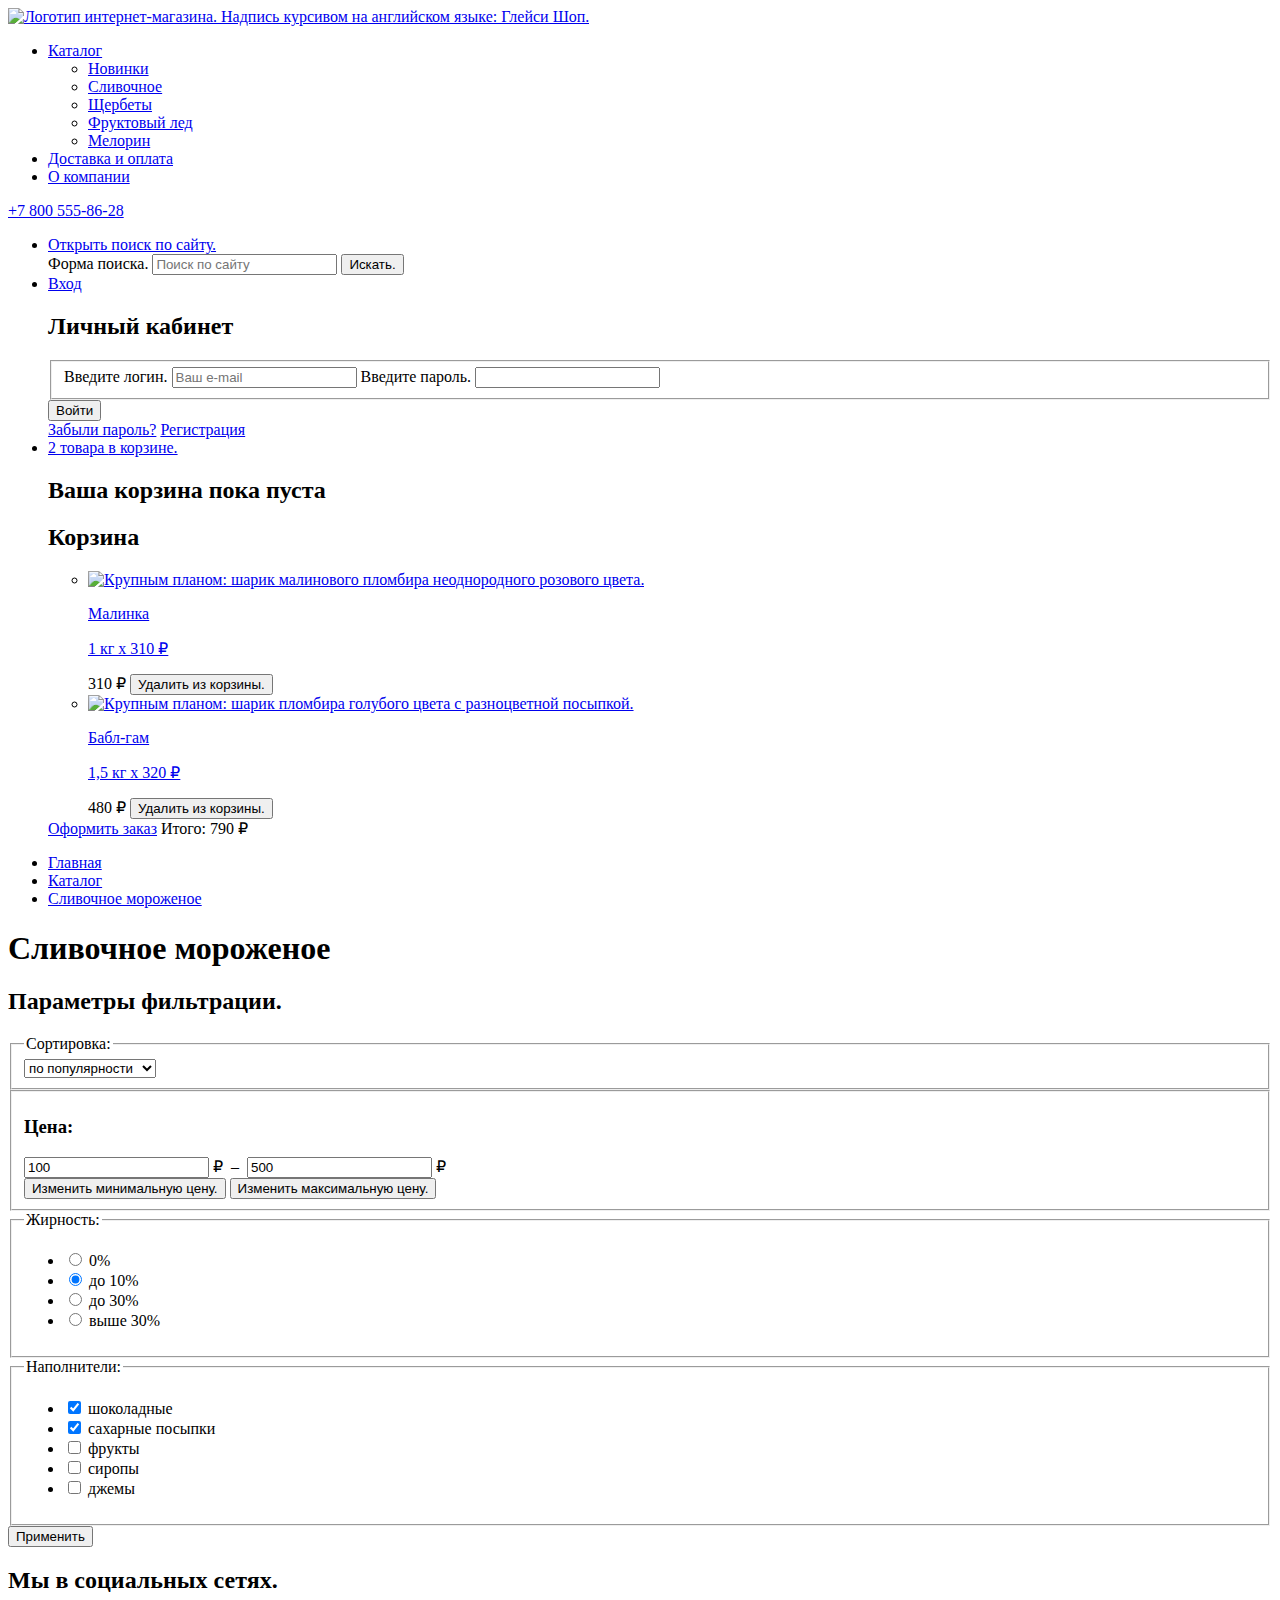
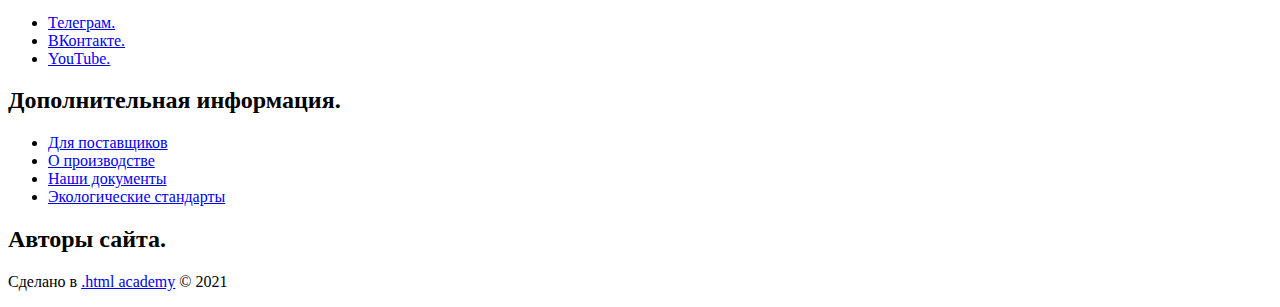
==== catalog.html @ 152e3cd1 "Добавляет разметку блока с фильтрами" ====
<!DOCTYPE html>
<html lang="ru">
  <head>
    <meta charset="utf-8">
    <title>Gllacy Shop - Сливочное мороженое</title>
  </head>

  <body class="page-background-pink">
    <div class="container">
      <header class="header">
        <nav class="navigation">
          <a class="logo nav-logo" href="index.html">
            <img src="#" width="137" height="56" alt="Логотип интернет-магазина. Надпись курсивом на английском языке: Глейси Шоп.">
          </a>

          <ul class="nav-list list-reset">
            <li class="nav-item nav-item-catalog popup">
              <a class="nav-link nav-link-catalog" href="#">Каталог</a>
              <!-- Попап - каталог -->
              <div class="nav-catalog-wrapper">
                <ul class="nav-dropdown list-reset">
                  <li class="nav-dropdown-item">
                    <a class="nav-dropdown-link" href="#">Новинки</a>
                  </li>
                  <li class="nav-dropdown-item">
                    <a class="nav-dropdown-link" href="catalog.html" aria-current="page">Сливочное</a>
                  </li>
                  <li class="nav-dropdown-item">
                    <a class="nav-dropdown-link" href="#">Щербеты</a>
                  </li>
                  <li class="nav-dropdown-item">
                    <a class="nav-dropdown-link" href="#">Фруктовый лед</a>
                  </li>
                  <li class="nav-dropdown-item">
                    <a class="nav-dropdown-link" href="#">Мелорин</a>
                  </li>
                </ul>
              </div>
            </li>
            <li class="nav-item">
              <a class="nav-link" href="#">Доставка и оплата</a>
            </li>
            <li class="nav-item">
              <a class="nav-link" href="#">О компании</a>
            </li>
          </ul>

          <a class="nav-phone" href="tel:+78005558628">+7 800 555-86-28</a>

          <ul class="user-menu list-reset">
            <li class="user-menu-item user-menu-item-search">
              <a class="user-menu-link user-menu-link-search" href="#">
                <span class="visually-hidden">Открыть поиск по сайту.</span>
              </a>
              <!-- Попап - поиск  -->
              <div class="user-menu-search-wrapper">
                <form class="search-form" action="https://echo.htmlacademy.ru/" method="get">
                  <label class="visually-hidden" for="header-search-field">Форма поиска.</label>
                  <input class="search-field input-field" type="search" name="search-field" id="header-search-field" placeholder="Поиск по сайту">
                  <button class="visually-hidden" type="submit">Искать.</button>
                </form>
              </div>
            </li>

            <li class="user-menu-item user-menu-item-login">
              <a class="user-menu-link user-menu-link-login" href="#">
                <span>Вход</span>
              </a>
              <!-- Попап - вход  -->
              <div class="user-menu-login-wrapper">
                <h2 class="login-form-title title title-small">Личный кабинет</h2>
                <form class="login-form" action="https://echo.htmlacademy.ru/" method="get">
                  <fieldset class="login-form-group">
                    <label class="visually-hidden" for="login-email-field">Введите логин.</label>
                    <input class="login-field input-field" type="email" name="login-email-field" id="login-email-field" placeholder="Ваш e-mail" required>
                    <label class="visually-hidden" for="login-password-field">Введите пароль.</label>
                    <input class="login-field input-field" type="password" name="login-password-field" id="login-password-field" required>
                  </fieldset>

                  <button class="login-form-button button button-secondary" type="submit">Войти</button>

                  <div class="login-form-link-wrapper">
                    <a class="login-form-link" href="#">Забыли пароль?</a>
                    <a class="login-form-link" href="#">Регистрация</a>
                  </div>
                </form>
              </div>
            </li>

            <li class="user-menu-item user-menu-item-cart">
              <a class="user-menu-link user-menu-link-search" href="#">
                2 товара <span class="visually-hidden">в корзине.</span>
              </a>
              <!-- Попап - вход  -->
              <div class="user-menu-cart-wrapper">
                <div class="cart-content cart-content-empty">
                  <h2 class="cart-title title title-small">Ваша корзина пока пуста</h2>
                </div>

                <div class="cart-content cart-content-full">
                  <h2 class="cart-title title title-small">Корзина</h2>

                  <ul class="cart-list list-reset">
                    <li class="cart-item">
                      <a class="cart-item-link" href="#">
                        <div class="cart-item-img">
                          <img src="#" width="46" height="46" alt="Крупным планом: шарик малинового пломбира неоднородного розового цвета.">
                        </div>
                        <p class="cart-item-title">Малинка</p>
                        <p class="cart-item-desc">1&nbsp;кг&nbsp;х&nbsp;310&nbsp;₽</p>
                      </a>
                      <span class="cart-item-price">310&nbsp;₽</span>
                      <button class="cart-item-button" type="button">
                        <span class="visually-hidden">Удалить из корзины.</span>
                      </button>
                    </li>
                    <li class="cart-item">
                      <a class="cart-item-link" href="#">
                        <div class="cart-item-img">
                          <img src="#" width="46" height="46" alt="Крупным планом: шарик пломбира голубого цвета с разноцветной посыпкой.">
                        </div>
                        <p class="cart-item-title">Бабл-гам</p>
                        <p class="cart-item-desc">1,5&nbsp;кг&nbsp;х&nbsp;320&nbsp;₽</p>
                      </a>
                      <span class="cart-item-price">480&nbsp;₽</span>
                      <button class="cart-item-button" type="button">
                        <span class="visually-hidden">Удалить из корзины.</span>
                      </button>
                    </li>
                  </ul>

                  <div class="cart-checkout">
                    <a class="cart-button button button-secondary" href="#">Оформить заказ</a>
                    <span class="cart-total">Итого:&nbsp;790&nbsp;₽</span>
                  </div>
                </div>
              </div>
            </li>
          </ul>
        </nav>
      </header>

      <main>
        <header class="catalog-header">
          <ul class="breadcrumbs list-reset">
            <li class="breadcrumbs-item">
              <a class="breadcrumbs-link" href="index.html">Главная</a>
            </li>
            <li class="breadcrumbs-item">
              <a class="breadcrumbs-link" href="#">Каталог</a>
            </li>
            <li class="breadcrumbs-item">
              <a class="breadcrumbs-link breadcrumbs-link-current" href="catalog.html" aria-current="page">Сливочное мороженое</a>
            </li>
          </ul>

          <h1 class="catalog-header-title title">Сливочное мороженое</h1>
        </header>

        <section class="filters">
          <h2 class="visually-hidden">Параметры фильтрации.</h2>

          <form class="filter-form" action="https://echo.htmlacademy.ru/" method="get">
            <fieldset class="filter-group filter-select">
              <legend class="filter-title">Сортировка:</legend>
              <select class="select-control" aria-label="Сортировка">
                <option value="popular" selected>по популярности</option>
                <option value="low-to-high">сначала дешевле</option>
                <option value="high-to-low">сначала дороже</option>
              </select>
            </fieldset>

            <fieldset class="filter-group filter-group-range">
              <div class="filter-range-input-wrapper">
                <h3 class="filter-title">Цена:&nbsp;</h3>
                <label class="filter-range-label">
                  <input class="range-input" type="number" name="range-min" id="range-min" value="100">&nbsp;₽
                </label>
                <span>&nbsp;–&nbsp;</span>
                <label class="filter-range-label">
                  <input class="range-input" type="number" name="range-max" id="range-max" value="500">&nbsp;₽
                </label>
              </div>

              <div class="filter-range">
                <div class="range-scale">
                  <div class="range-bar" style="left: 32px; right: 60px">
                    <button class="range-toggle toggle-min" type="button">
                      <span class="visually-hidden">Изменить минимальную цену.</span>
                    </button>
                    <button class="range-toggle toggle-max" type="button">
                      <span class="visually-hidden">Изменить максимальную цену.</span>
                    </button>
                  </div>
                </div>
              </div>
            </fieldset>

            <fieldset class="filter-group">
              <legend class="filter-title">Жирность:</legend>
              <ul class="filter-list list-reset">
                <li class="filter-item">
                  <label class="control">
                    <input class="control-input" type="radio" name="fat-content" value="0%">
                    <span class="control-label">0%</span>
                  </label>
                </li>
                <li class="filter-item">
                  <label class="control">
                    <input class="control-input" type="radio" name="fat-content" value="до 10%" checked>
                    <span class="control-label">до 10% </span>
                  </label>
                </li>
                <li class="filter-item">
                  <label class="control">
                    <input class="control-input" type="radio" name="fat-content" value="до 30%">
                    <span class="control-label">до 30%</span>
                  </label>
                </li>
                <li class="filter-item">
                  <label class="control">
                    <input class="control-input" type="radio" name="fat-content" value="выше 30%">
                    <span class="control-label">выше 30%</span>
                  </label>
                </li>
              </ul>
            </fieldset>

            <fieldset class="filter-group">
              <legend class="filter-title">Наполнители:</legend>
              <ul class="filter-list list-reset">
                <li class="filter-item">
                  <label class="control">
                    <input class="control-input" type="checkbox" name="topping-chocolate" checked>
                    <span class="control-label">шоколадные</span>
                  </label>
                </li>
                <li class="filter-item">
                  <label class="control">
                    <input class="control-input" type="checkbox" name="topping-sprinkles" checked>
                    <span class="control-label">сахарные посыпки</span>
                  </label>
                </li>
                <li class="filter-item">
                  <label class="control">
                    <input class="control-input" type="checkbox" name="topping-fruit">
                    <span class="control-label">фрукты</span>
                  </label>
                </li>
                <li class="filter-item">
                  <label class="control">
                    <input class="control-input" type="checkbox" name="topping-syrup">
                    <span class="control-label">сиропы</span>
                  </label>
                </li>
                <li class="filter-item">
                  <label class="control">
                    <input class="control-input" type="checkbox" name="topping-jam">
                    <span class="control-label">джемы</span>
                  </label>
                </li>
              </ul>
            </fieldset>

            <button class="filter-button button" type="submit">Применить</button>
          </form>
        </section>
      </main>

      <footer class="footer">
        <section>
          <h2 class="visually-hidden">Мы в социальных сетях.</h2>
          <ul class="footer-socials socials list-reset">
            <li class="socials-item">
              <a class="socials-link" href="https://t.me/htmlacademy">
                <span class="visually-hidden">Телеграм.</span>
              </a>
            </li>
            <li class="socials-item">
              <a class="socials-link" href="https://vk.com/htmlacademy">
                <span class="visually-hidden">ВКонтакте.</span>
              </a>
            </li>
            <li class="socials-item">
              <a class="socials-link" href="https://www.youtube.com/user/htmlacademyru">
                <span class="visually-hidden" lang="en">YouTube.</span>
              </a>
            </li>
          </ul>
        </section>

        <section>
          <h2 class="visually-hidden">Дополнительная информация.</h2>
          <ul class="footer-nav list-reset">
            <li class="footer-nav-item">
              <a class="footer-nav-link footer-nav-link-special" href="#">Для поставщиков</a>
            </li>
            <li class="footer-nav-item">
              <a class="footer-nav-link" href="#">О производстве</a>
            </li>
            <li class="footer-nav-item">
              <a class="footer-nav-link" href="#">Наши документы</a>
            </li>
            <li class="footer-nav-item">
              <a class="footer-nav-link" href="#">Экологические стандарты</a>
            </li>
          </ul>
        </section>

        <section>
          <h2 class="visually-hidden">Авторы сайта.</h2>
          <a class="madeby-logo" href="https://htmlacademy.ru/" target="_blank" aria-label="Логотип HTMLAcademy."></a>
          <p class="madeby-desc">Сделано в <a class="madeby-link" href="https://htmlacademy.ru/">.html academy</a> &#169; 2021</p>
        </section>
      </footer>
    </div>
  </body>
</html>
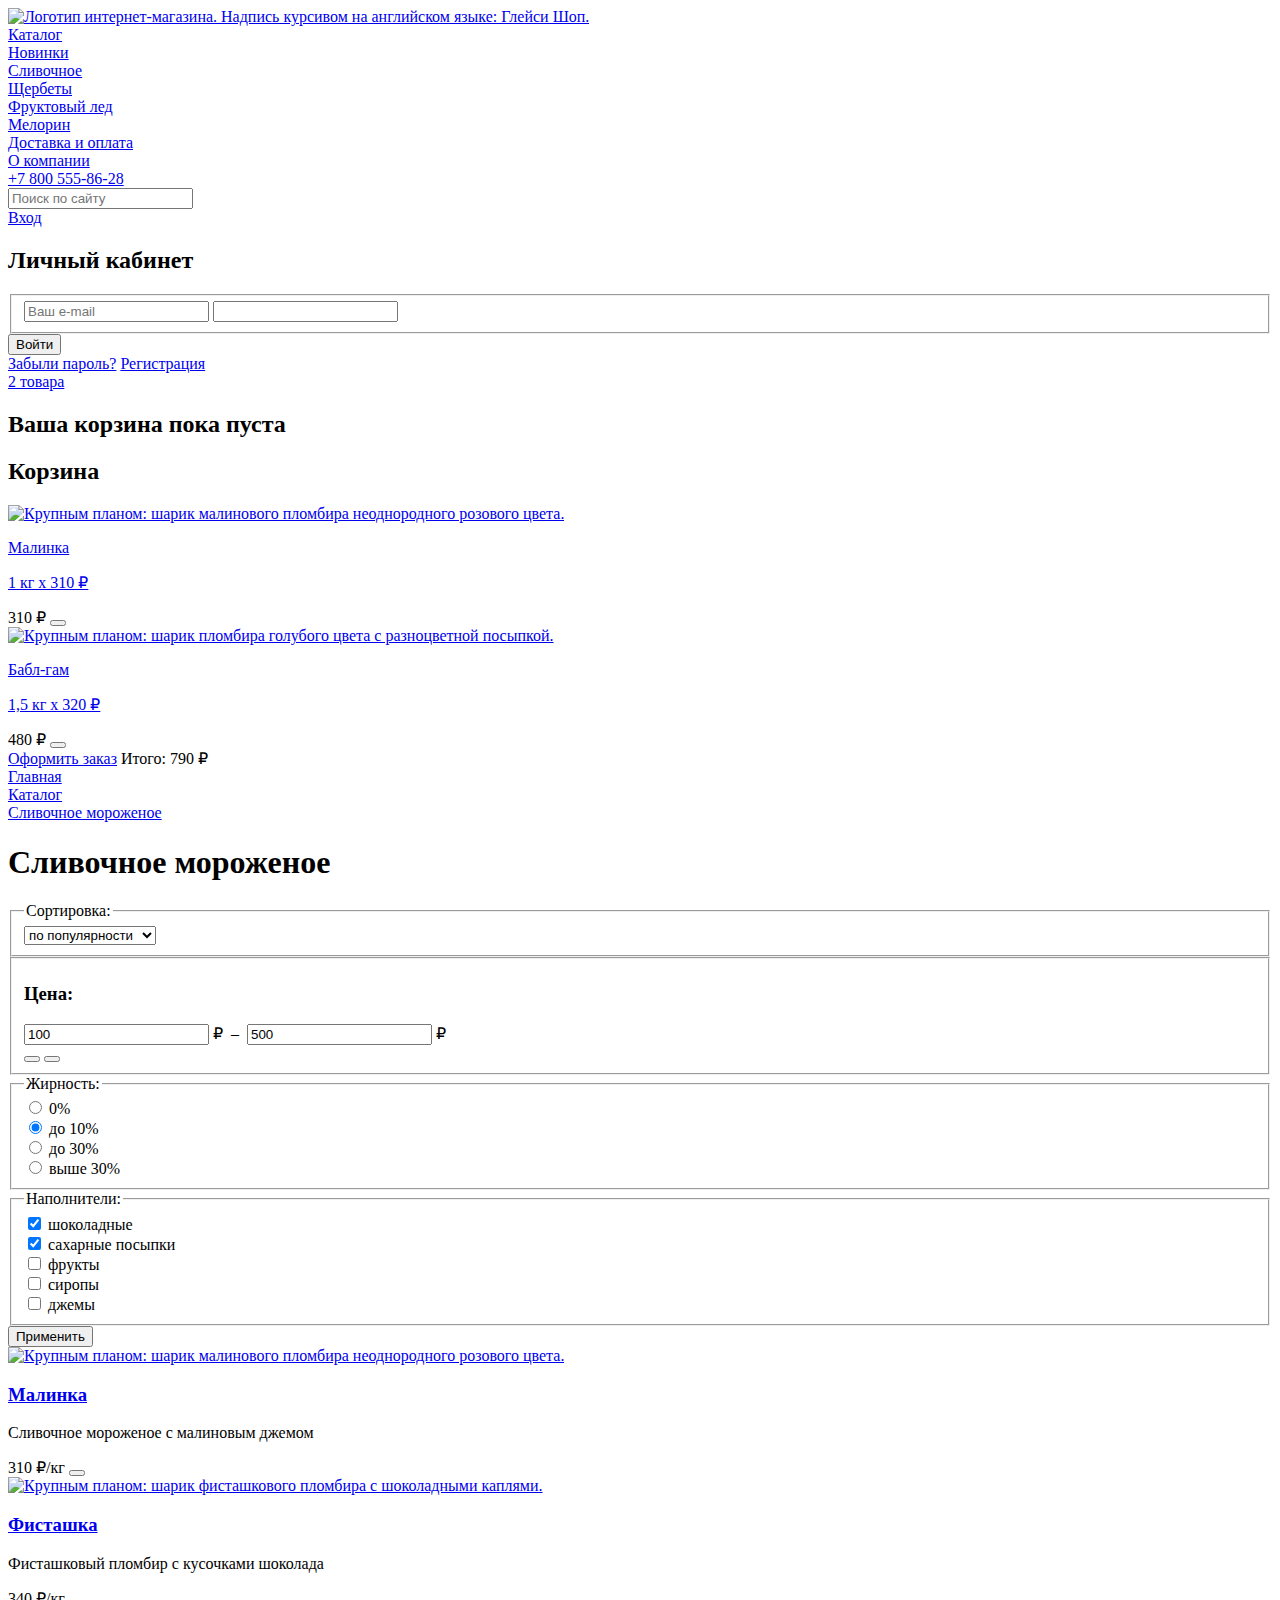
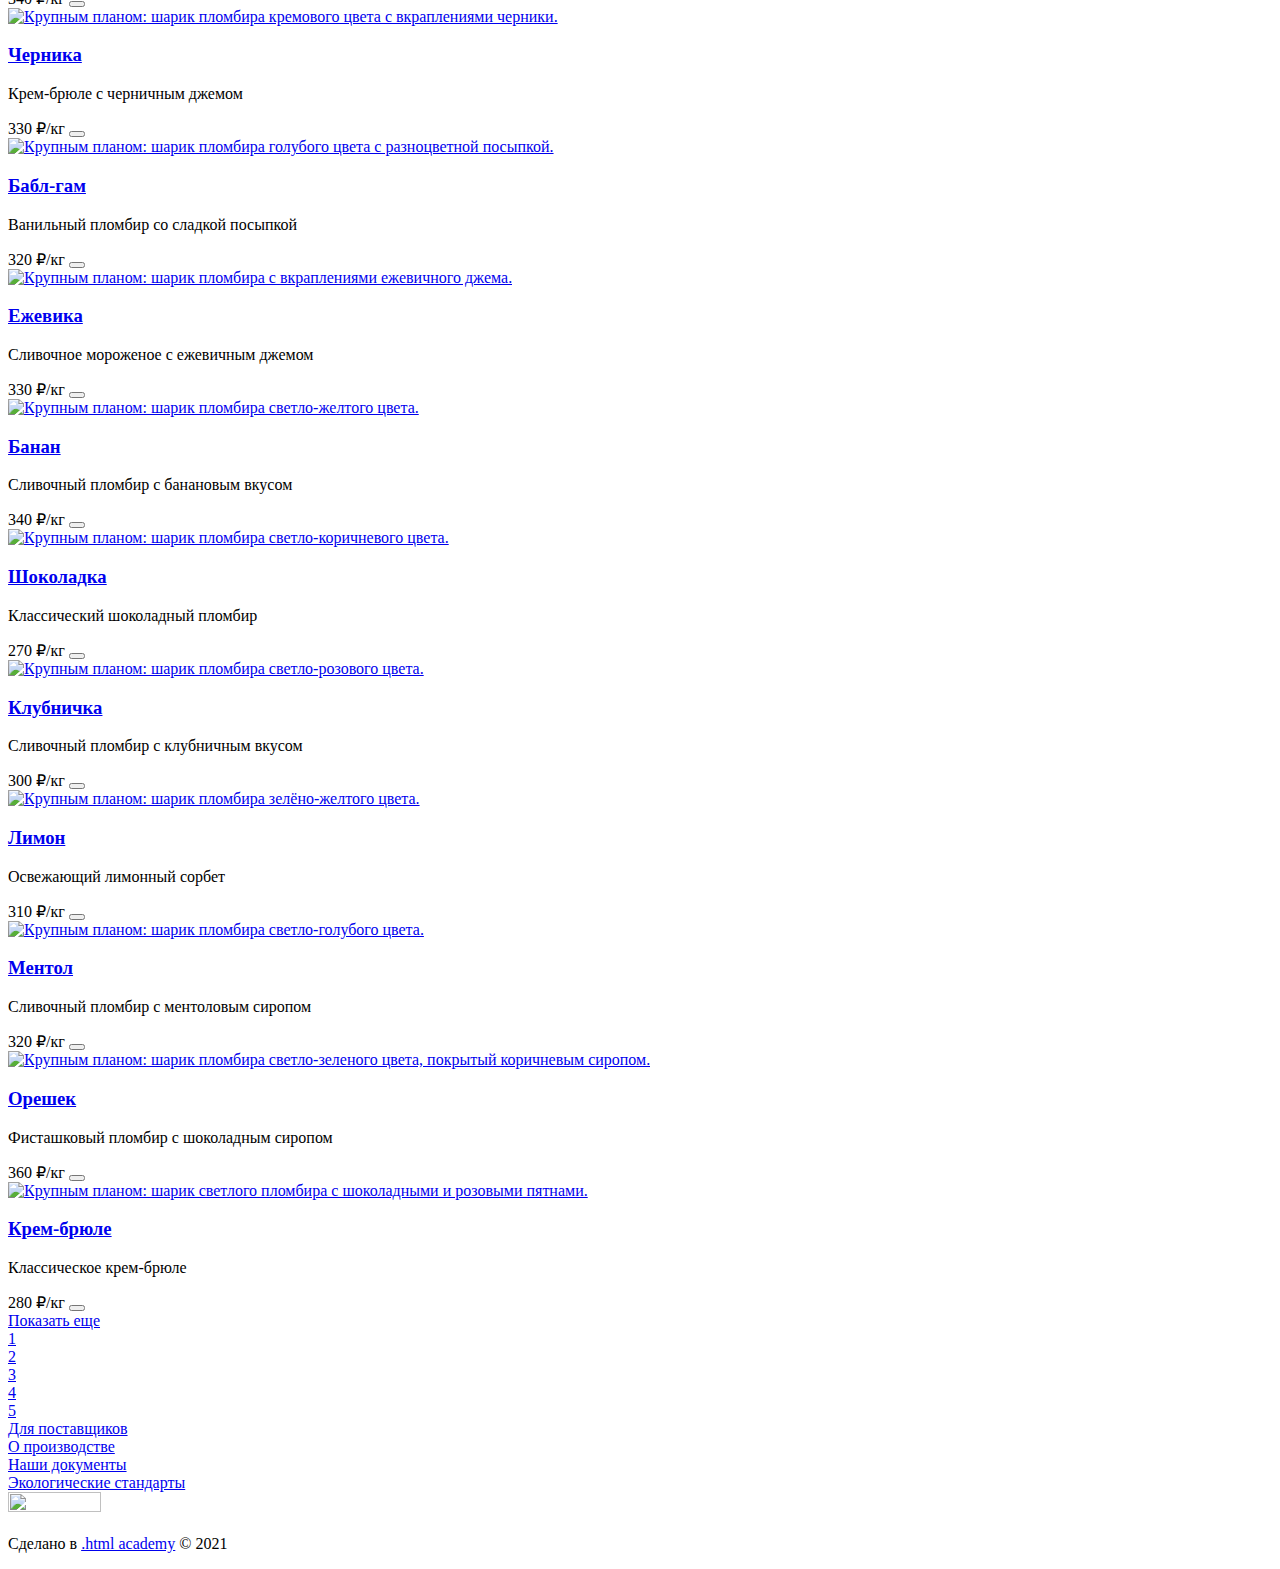
==== commit fe566cb1: "Подключает стилевой файл" ====
--- a/catalog.html
+++ b/catalog.html
@@ -3,6 +3,9 @@
   <head>
     <meta charset="utf-8">
     <title>Gllacy Shop - Сливочное мороженое</title>
+    <link rel="stylesheet" href="styles/styles.css">
+    <link rel="icon" href="favicon.ico">
+    <link rel="icon" type="image/png" href="images/favicon.png">
   </head>
 
   <body class="page-background-pink">
@@ -10,7 +13,7 @@
       <header class="header">
         <nav class="navigation">
           <a class="logo nav-logo" href="index.html">
-            <img src="#" width="137" height="56" alt="Логотип интернет-магазина. Надпись курсивом на английском языке: Глейси Шоп.">
+            <img src="images/logo.svg" width="137" height="56" alt="Логотип интернет-магазина. Надпись курсивом на английском языке: Глейси Шоп.">
           </a>
 
           <ul class="nav-list list-reset">
@@ -104,7 +107,7 @@
                     <li class="cart-item">
                       <a class="cart-item-link" href="#">
                         <div class="cart-item-img">
-                          <img src="#" width="46" height="46" alt="Крупным планом: шарик малинового пломбира неоднородного розового цвета.">
+                          <img src="images/products/raspberry.png" width="46" height="46" alt="Крупным планом: шарик малинового пломбира неоднородного розового цвета.">
                         </div>
                         <p class="cart-item-title">Малинка</p>
                         <p class="cart-item-desc">1&nbsp;кг&nbsp;х&nbsp;310&nbsp;₽</p>
@@ -117,7 +120,7 @@
                     <li class="cart-item">
                       <a class="cart-item-link" href="#">
                         <div class="cart-item-img">
-                          <img src="#" width="46" height="46" alt="Крупным планом: шарик пломбира голубого цвета с разноцветной посыпкой.">
+                          <img src="images/products/bubble-gum.png" width="46" height="46" alt="Крупным планом: шарик пломбира голубого цвета с разноцветной посыпкой.">
                         </div>
                         <p class="cart-item-title">Бабл-гам</p>
                         <p class="cart-item-desc">1,5&nbsp;кг&nbsp;х&nbsp;320&nbsp;₽</p>
@@ -140,7 +143,7 @@
         </nav>
       </header>
 
-      <main>
+      <main class="main">
         <header class="catalog-header">
           <ul class="breadcrumbs list-reset">
             <li class="breadcrumbs-item">
@@ -265,6 +268,220 @@
             <button class="filter-button button" type="submit">Применить</button>
           </form>
         </section>
+
+        <section class="catalog">
+          <h2 class="visually-hidden">Результат фильтрации.</h2>
+          <ul class="product-card-list list-reset">
+            <li class="product-card">
+              <a class="product-card-img" href="#">
+                <img src="images/products/raspberry.png" width="168" height="168" alt="Крупным планом: шарик малинового пломбира неоднородного розового цвета.">
+              </a>
+              <a class="product-card-link" href="#">
+                <h3 class="product-card-title">Малинка</h3>
+              </a>
+              <p class="product-card-desc desc">Сливочное мороженое с малиновым джемом</p>
+              <span class="product-card-price">310&nbsp;₽/кг</span>
+              <button class="product-card-button" type="button">
+                <span class="product-card-button-cart"></span>
+                <span class="visually-hidden">Добавить в корзину.</span>
+              </button>
+            </li>
+
+            <li class="product-card">
+              <a class="product-card-img" href="#">
+                <img src="images/products/pistachio.png" width="168" height="168" alt="Крупным планом: шарик фисташкового пломбира с шоколадными каплями.">
+              </a>
+              <a class="product-card-link" href="#">
+                <h3 class="product-card-title">Фисташка</h3>
+              </a>
+              <p class="product-card-desc desc">Фисташковый пломбир с кусочками шоколада</p>
+              <span class="product-card-price">340&nbsp;₽/кг</span>
+              <button class="product-card-button" type="button">
+                <span class="product-card-button-cart"></span>
+                <span class="visually-hidden">Добавить в корзину.</span>
+              </button>
+            </li>
+
+            <li class="product-card">
+              <a class="product-card-img" href="#">
+                <img src="images/products/blueberry.png" width="168" height="168" alt="Крупным планом: шарик пломбира кремового цвета с вкраплениями черники.">
+              </a>
+              <a class="product-card-link" href="#">
+                <h3 class="product-card-title">Черника</h3>
+              </a>
+              <p class="product-card-desc desc">Крем-брюле с черничным джемом</p>
+              <span class="product-card-price">330&nbsp;₽/кг</span>
+              <button class="product-card-button" type="button">
+                <span class="product-card-button-cart"></span>
+                <span class="visually-hidden">Добавить в корзину.</span>
+              </button>
+            </li>
+
+            <li class="product-card">
+              <a class="product-card-img" href="#">
+                <img src="images/products/bubble-gum.png" width="168" height="168" alt="Крупным планом: шарик пломбира голубого цвета с разноцветной посыпкой.">
+              </a>
+              <a class="product-card-link" href="#">
+                <h3 class="product-card-title">Бабл-гам</h3>
+              </a>
+              <p class="product-card-desc desc">Ванильный пломбир со сладкой посыпкой</p>
+              <span class="product-card-price">320&nbsp;₽/кг</span>
+              <button class="product-card-button" type="button">
+                <span class="product-card-button-cart"></span>
+                <span class="visually-hidden">Добавить в корзину.</span>
+              </button>
+            </li>
+
+            <li class="product-card">
+              <a class="product-card-img" href="#">
+                <img src="images/products/blackberry.png" width="168" height="168" alt="Крупным планом: шарик пломбира c вкраплениями ежевичного джема.">
+              </a>
+              <a class="product-card-link" href="#">
+                <h3 class="product-card-title">Ежевика</h3>
+              </a>
+              <p class="product-card-desc desc">Сливочное мороженое с ежевичным джемом</p>
+              <span class="product-card-price">330&nbsp;₽/кг</span>
+              <button class="product-card-button" type="button">
+                <span class="product-card-button-cart"></span>
+                <span class="visually-hidden">Добавить в корзину.</span>
+              </button>
+            </li>
+
+            <li class="product-card">
+              <a class="product-card-img" href="#">
+                <img src="images/products/banana.png" width="168" height="168" alt="Крупным планом: шарик пломбира светло-желтого цвета.">
+              </a>
+              <a class="product-card-link" href="#">
+                <h3 class="product-card-title">Банан</h3>
+              </a>
+              <p class="product-card-desc desc">Сливочный пломбир с банановым вкусом</p>
+              <span class="product-card-price">340&nbsp;₽/кг</span>
+              <button class="product-card-button" type="button">
+                <span class="product-card-button-cart"></span>
+                <span class="visually-hidden">Добавить в корзину.</span>
+              </button>
+            </li>
+
+            <li class="product-card">
+              <a class="product-card-img" href="#">
+                <img src="images/products/chocolate.png" width="168" height="168" alt="Крупным планом: шарик пломбира светло-коричневого цвета.">
+              </a>
+              <a class="product-card-link" href="#">
+                <h3 class="product-card-title">Шоколадка</h3>
+              </a>
+              <p class="product-card-desc desc">Классический шоколадный пломбир</p>
+              <span class="product-card-price">270&nbsp;₽/кг</span>
+              <button class="product-card-button" type="button">
+                <span class="product-card-button-cart"></span>
+                <span class="visually-hidden">Добавить в корзину.</span>
+              </button>
+            </li>
+
+            <li class="product-card">
+              <a class="product-card-img" href="#">
+                <img src="images/products/strawberry.png" width="168" height="168" alt="Крупным планом: шарик пломбира светло-розового цвета.">
+              </a>
+              <a class="product-card-link" href="#">
+                <h3 class="product-card-title">Клубничка</h3>
+              </a>
+              <p class="product-card-desc desc">Сливочный пломбир с клубничным вкусом</p>
+              <span class="product-card-price">300&nbsp;₽/кг</span>
+              <button class="product-card-button" type="button">
+                <span class="product-card-button-cart"></span>
+                <span class="visually-hidden">Добавить в корзину.</span>
+              </button>
+            </li>
+
+            <li class="product-card">
+              <a class="product-card-img" href="#">
+                <img src="images/products/lemon.png" width="168" height="168" alt="Крупным планом: шарик пломбира зелёно-желтого цвета.">
+              </a>
+              <a class="product-card-link" href="#">
+                <h3 class="product-card-title">Лимон</h3>
+              </a>
+              <p class="product-card-desc desc">Освежающий лимонный сорбет</p>
+              <span class="product-card-price">310&nbsp;₽/кг</span>
+              <button class="product-card-button" type="button">
+                <span class="product-card-button-cart"></span>
+                <span class="visually-hidden">Добавить в корзину.</span>
+              </button>
+            </li>
+
+            <li class="product-card">
+              <a class="product-card-img" href="#">
+                <img src="images/products/menthol.png" width="168" height="168" alt="Крупным планом: шарик пломбира светло-голубого цвета.">
+              </a>
+              <a class="product-card-link" href="#">
+                <h3 class="product-card-title">Ментол</h3>
+              </a>
+              <p class="product-card-desc desc">Сливочный пломбир с ментоловым сиропом</p>
+              <span class="product-card-price">320&nbsp;₽/кг</span>
+              <button class="product-card-button" type="button">
+                <span class="product-card-button-cart"></span>
+                <span class="visually-hidden">Добавить в корзину.</span>
+              </button>
+            </li>
+
+            <li class="product-card">
+              <a class="product-card-img" href="#">
+                <img src="images/products/pistachio-choc-syrup.png" width="168" height="168" alt="Крупным планом: шарик пломбира светло-зеленого цвета, покрытый коричневым сиропом.">
+              </a>
+              <a class="product-card-link" href="#">
+                <h3 class="product-card-title">Орешек</h3>
+              </a>
+              <p class="product-card-desc desc">Фисташковый пломбир с шоколадным сиропом</p>
+              <span class="product-card-price">360&nbsp;₽/кг</span>
+              <button class="product-card-button" type="button">
+                <span class="product-card-button-cart"></span>
+                <span class="visually-hidden">Добавить в корзину.</span>
+              </button>
+            </li>
+
+            <li class="product-card">
+              <a class="product-card-img" href="#">
+                <img src="images/products/brulee.png" width="168" height="168" alt="Крупным планом: шарик светлого пломбира с шоколадными и розовыми пятнами.">
+              </a>
+              <a class="product-card-link" href="#">
+                <h3 class="product-card-title">Крем-брюле</h3>
+              </a>
+              <p class="product-card-desc desc">Классическое крем-брюле </p>
+              <span class="product-card-price">280&nbsp;₽/кг</span>
+              <button class="product-card-button" type="button">
+                <span class="product-card-button-cart"></span>
+                <span class="visually-hidden">Добавить в корзину.</span>
+              </button>
+            </li>
+          </ul>
+
+          <div class="catalog-row">
+            <a class="catalog-button button" href="#">Показать еще</a>
+            <div class="pagination">
+              <a class="pagination-button pagination-button-prev pagination-button-disabled" href="#">
+                <span class="visually-hidden">Предыдущая страница.</span>
+              </a>
+              <ol class="pagination-list list-reset">
+                <li class="pagination-item">
+                  <a class="pagination-link pagination-link-current" href="#" aria-current="page">1</a>
+                </li>
+                <li class="pagination-item">
+                  <a class="pagination-link" href="#">2</a>
+                </li>
+                <li class="pagination-item">
+                  <a class="pagination-link" href="#">3</a>
+                </li>
+                <li class="pagination-item">
+                  <a class="pagination-link" href="#">4</a>
+                </li>
+                <li class="pagination-item">
+                  <a class="pagination-link" href="#">5</a>
+                </li>
+              </ol>
+              <a class="pagination-button pagination-button-next" href="#">
+                <span class="visually-hidden">Следующая страница.</span>
+              </a>
+            </div>
+          </div>
+        </section>
       </main>
 
       <footer class="footer">
@@ -309,7 +526,9 @@
 
         <section>
           <h2 class="visually-hidden">Авторы сайта.</h2>
-          <a class="madeby-logo" href="https://htmlacademy.ru/" target="_blank" aria-label="Логотип HTMLAcademy."></a>
+          <a class="madeby-logo" href="https://htmlacademy.ru/" target="_blank" aria-label="Логотип HTMLAcademy.">
+            <img src="images/madeby-logo.svg" width="93" height="27" alt="">
+          </a>
           <p class="madeby-desc">Сделано в <a class="madeby-link" href="https://htmlacademy.ru/">.html academy</a> &#169; 2021</p>
         </section>
       </footer>
--- a/styles/styles.css
+++ b/styles/styles.css
@@ -0,0 +1,30 @@
+*,
+*::before,
+*::after {
+  box-sizing: border-box;
+}
+
+img {
+  max-width: 100%;
+  height: auto;
+
+  object-fit: cover;
+}
+
+.visually-hidden {
+  position: absolute;
+  width: 1px;
+  height: 1px;
+  margin: -1px;
+  padding: 0;
+  border: 0;
+  clip: rect(0 0 0 0);
+  overflow: hidden;
+}
+
+.list-reset {
+  margin: 0;
+  padding: 0;
+  list-style: none;
+}
+
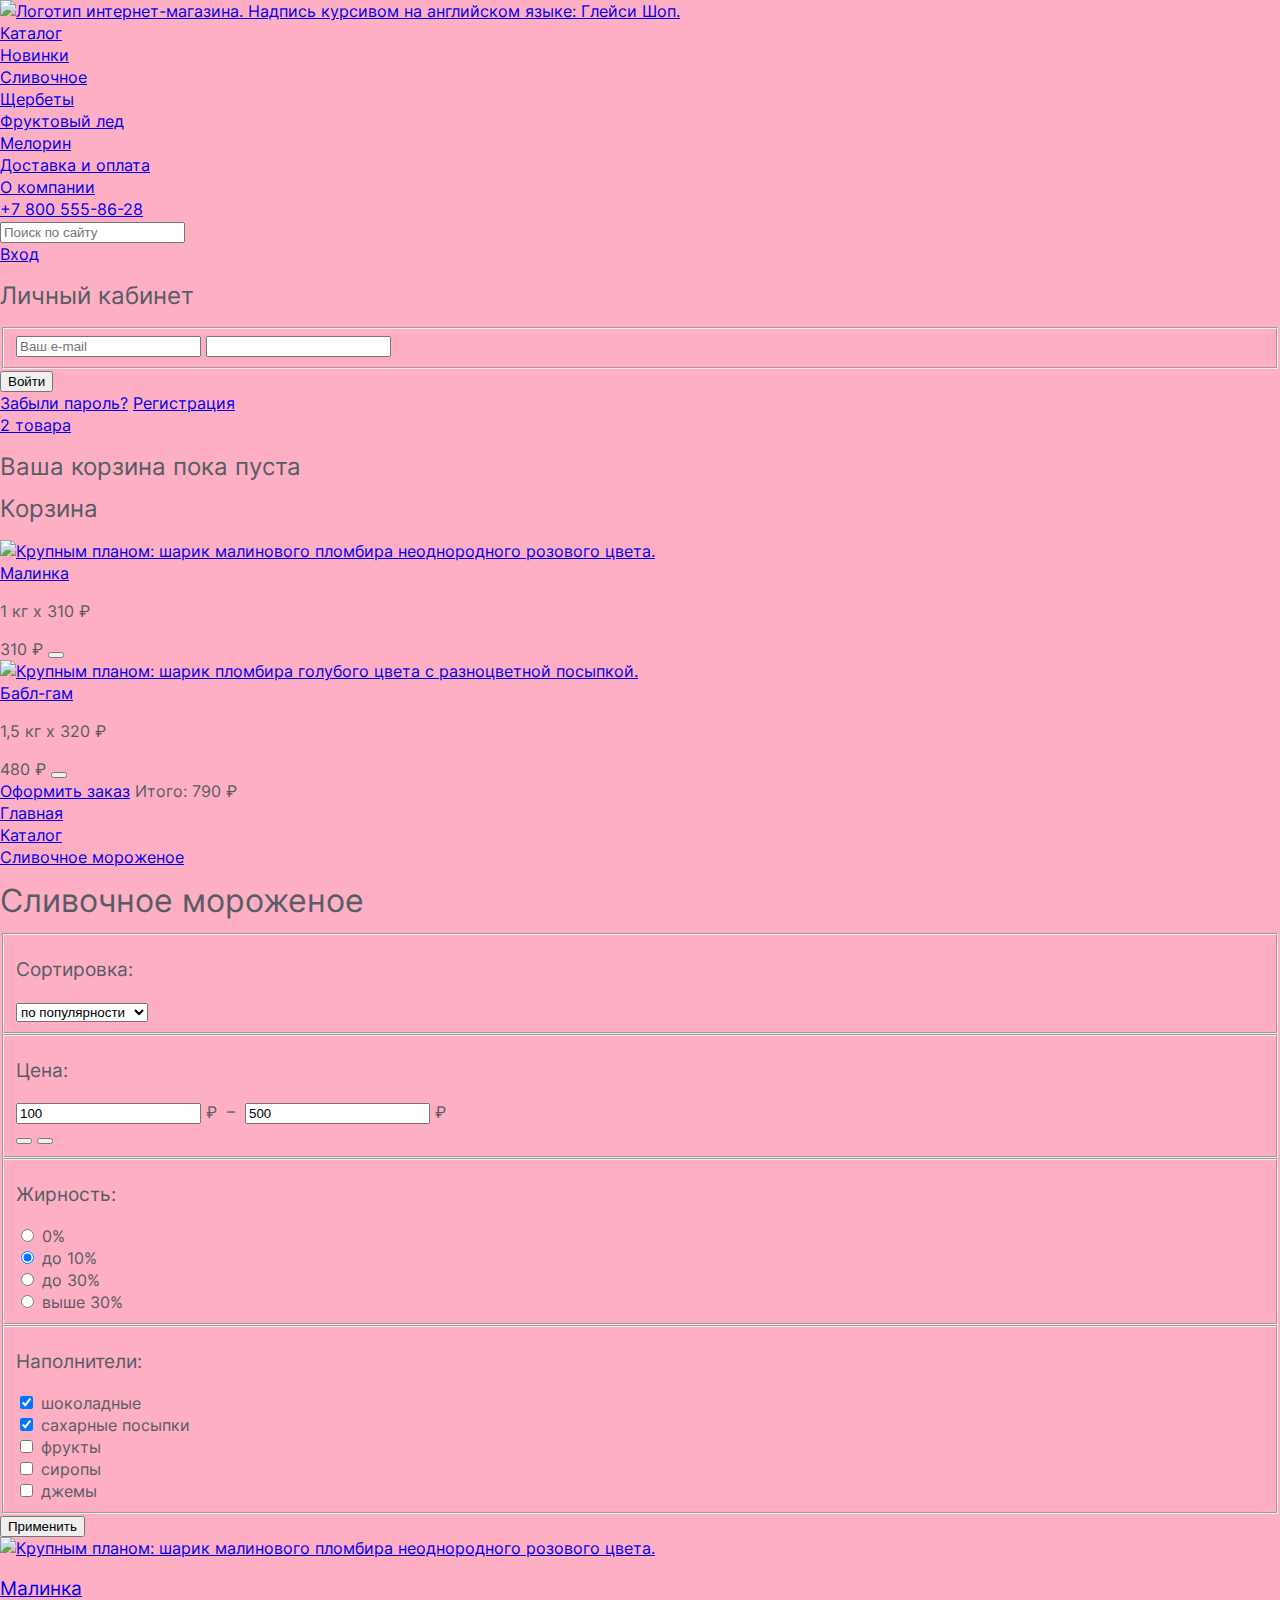
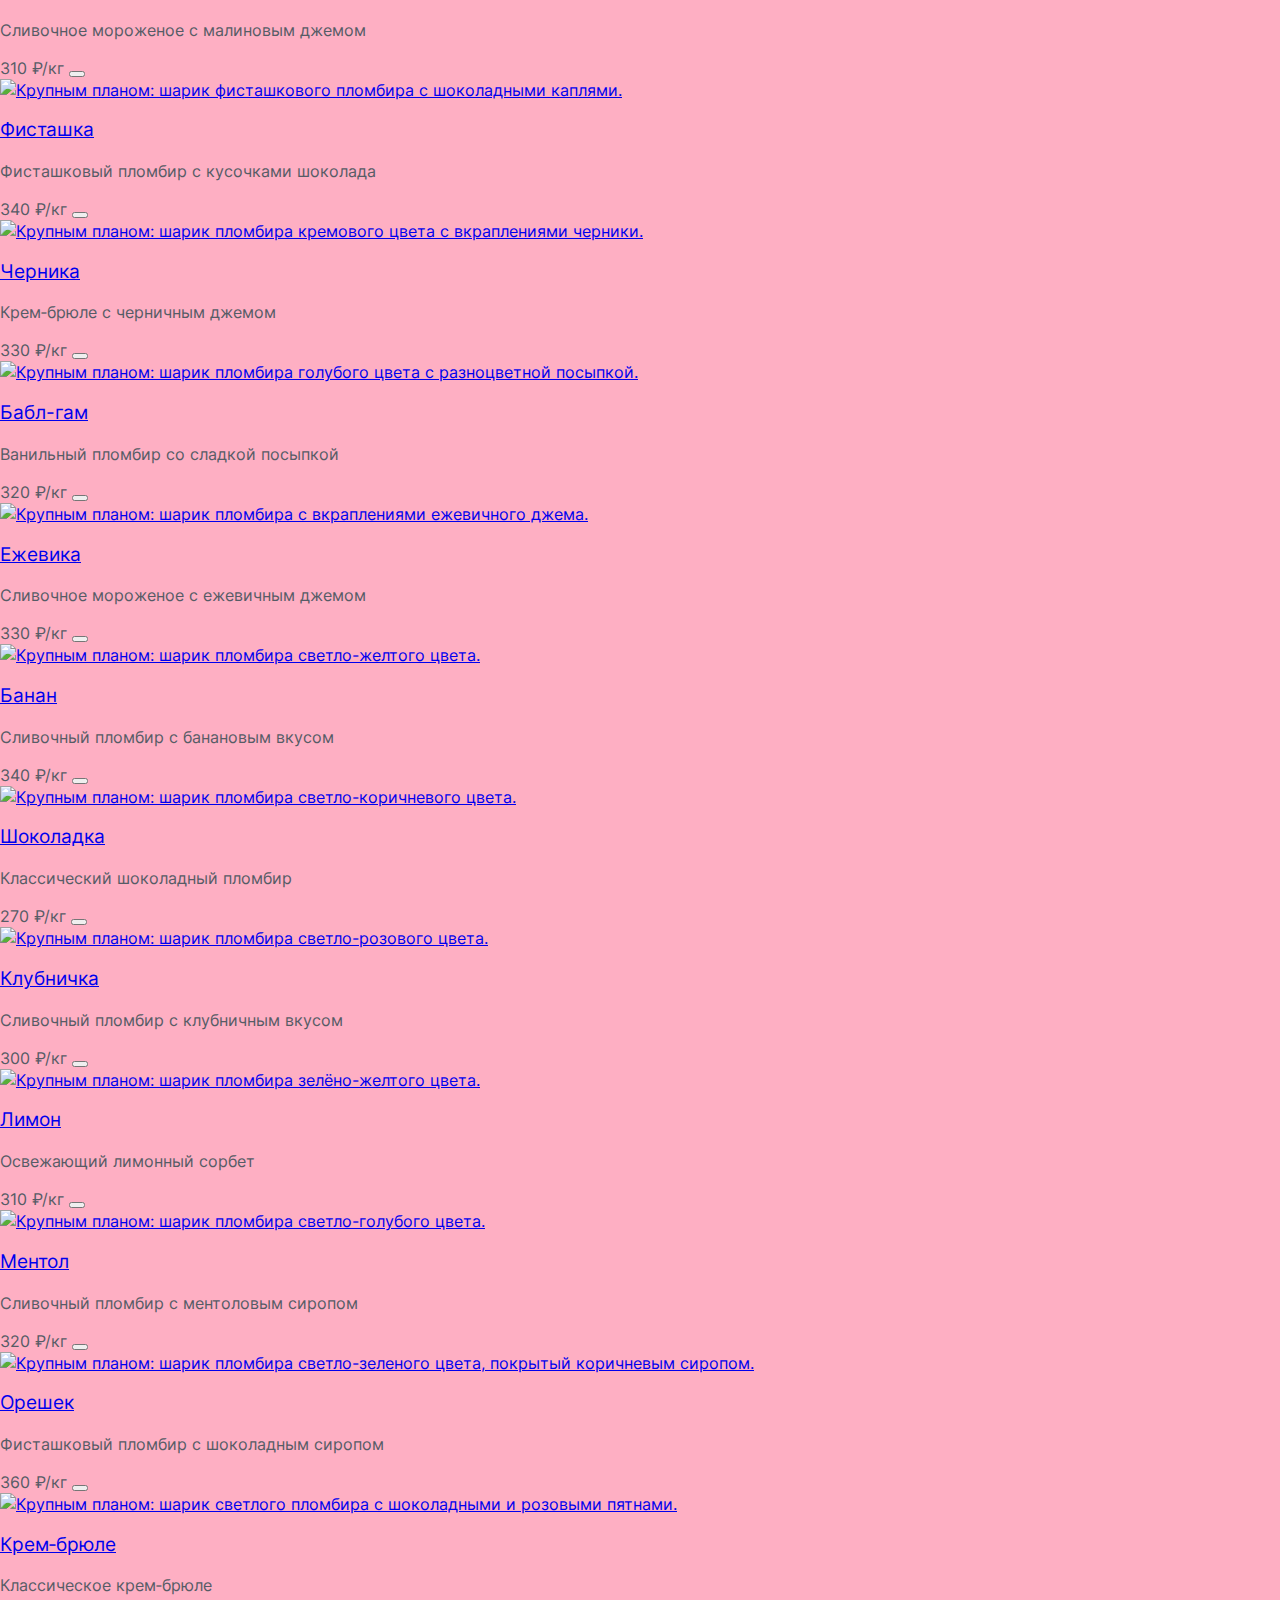
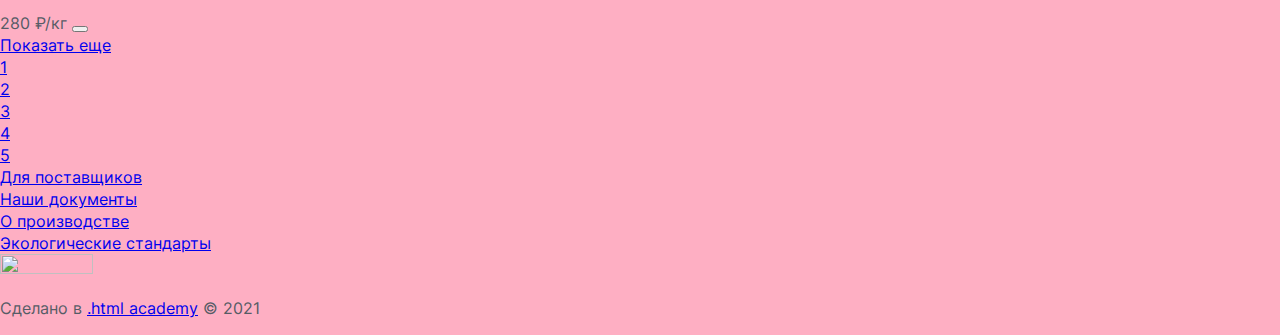
==== commit 0083ef8f: "Исправляет разметку всех страниц" ====
--- a/catalog.html
+++ b/catalog.html
@@ -4,6 +4,7 @@
     <meta charset="utf-8">
     <title>Gllacy Shop - Сливочное мороженое</title>
     <link rel="stylesheet" href="styles/styles.css">
+
     <link rel="icon" href="favicon.ico">
     <link rel="icon" type="image/png" href="images/favicon.png">
   </head>
@@ -11,38 +12,40 @@
   <body class="page-background-pink">
     <div class="container">
       <header class="header">
-        <nav class="navigation">
+        <nav class="nav">
           <a class="logo nav-logo" href="index.html">
             <img src="images/logo.svg" width="137" height="56" alt="Логотип интернет-магазина. Надпись курсивом на английском языке: Глейси Шоп.">
           </a>
 
           <ul class="nav-list list-reset">
-            <li class="nav-item nav-item-catalog popup">
+            <li class="nav-item popup-control">
               <a class="nav-link nav-link-catalog" href="#">Каталог</a>
               <!-- Попап - каталог -->
-              <div class="nav-catalog-wrapper">
-                <ul class="nav-dropdown list-reset">
-                  <li class="nav-dropdown-item">
-                    <a class="nav-dropdown-link" href="#">Новинки</a>
+              <div class="catalog-popup popup">
+                <ul class="catalog-popup-list list-reset">
+                  <li class="catalog-popup-item">
+                    <a class="catalog-popup-link" href="#">Новинки</a>
                   </li>
-                  <li class="nav-dropdown-item">
-                    <a class="nav-dropdown-link" href="catalog.html" aria-current="page">Сливочное</a>
+                  <li class="catalog-popup-item">
+                    <a class="catalog-popup-link" href="catalog.html" aria-current="page">Сливочное</a>
                   </li>
-                  <li class="nav-dropdown-item">
-                    <a class="nav-dropdown-link" href="#">Щербеты</a>
+                  <li class="catalog-popup-item">
+                    <a class="catalog-popup-link" href="#">Щербеты</a>
                   </li>
-                  <li class="nav-dropdown-item">
-                    <a class="nav-dropdown-link" href="#">Фруктовый лед</a>
+                  <li class="catalog-popup-item">
+                    <a class="catalog-popup-link" href="#">Фруктовый лед</a>
                   </li>
-                  <li class="nav-dropdown-item">
-                    <a class="nav-dropdown-link" href="#">Мелорин</a>
+                  <li class="catalog-popup-item">
+                    <a class="catalog-popup-link" href="#">Мелорин</a>
                   </li>
                 </ul>
               </div>
             </li>
+
             <li class="nav-item">
               <a class="nav-link" href="#">Доставка и оплата</a>
             </li>
+
             <li class="nav-item">
               <a class="nav-link" href="#">О компании</a>
             </li>
@@ -51,12 +54,13 @@
           <a class="nav-phone" href="tel:+78005558628">+7 800 555-86-28</a>
 
           <ul class="user-menu list-reset">
-            <li class="user-menu-item user-menu-item-search">
+            <li class="user-menu-item popup-control">
               <a class="user-menu-link user-menu-link-search" href="#">
                 <span class="visually-hidden">Открыть поиск по сайту.</span>
+                <span class="user-menu-search-icon user-menu-icon"></span>
               </a>
               <!-- Попап - поиск  -->
-              <div class="user-menu-search-wrapper">
+              <div class="search-popup popup">
                 <form class="search-form" action="https://echo.htmlacademy.ru/" method="get">
                   <label class="visually-hidden" for="header-search-field">Форма поиска.</label>
                   <input class="search-field input-field" type="search" name="search-field" id="header-search-field" placeholder="Поиск по сайту">
@@ -65,13 +69,14 @@
               </div>
             </li>
 
-            <li class="user-menu-item user-menu-item-login">
-              <a class="user-menu-link user-menu-link-login" href="#">
+            <li class="user-menu-item popup-control">
+              <a class="user-menu-link" href="#">
+                <span class="user-menu-login-icon user-menu-icon"></span>
                 <span>Вход</span>
               </a>
               <!-- Попап - вход  -->
-              <div class="user-menu-login-wrapper">
-                <h2 class="login-form-title title title-small">Личный кабинет</h2>
+              <div class="login-popup popup">
+                <h2 class="login-form-title title-small">Личный кабинет</h2>
                 <form class="login-form" action="https://echo.htmlacademy.ru/" method="get">
                   <fieldset class="login-form-group">
                     <label class="visually-hidden" for="login-email-field">Введите логин.</label>
@@ -90,41 +95,45 @@
               </div>
             </li>
 
-            <li class="user-menu-item user-menu-item-cart">
-              <a class="user-menu-link user-menu-link-search" href="#">
+            <li class="user-menu-item popup-control">
+              <a class="user-menu-link user-menu-link-cart" href="#">
+                <span class="user-menu-cart-icon user-menu-icon"></span>
                 2 товара <span class="visually-hidden">в корзине.</span>
               </a>
-              <!-- Попап - вход  -->
-              <div class="user-menu-cart-wrapper">
+              <!-- Попап - корзина -->
+              <!-- cart-popup-full показывает наполненную корзину -->
+              <!-- cart-popup-empty показывает пустую корзину -->
+              <div class="cart-popup cart-popup-full popup">
                 <div class="cart-content cart-content-empty">
-                  <h2 class="cart-title title title-small">Ваша корзина пока пуста</h2>
+                  <h2 class="cart-title title-small">Ваша корзина пока пуста</h2>
                 </div>
 
                 <div class="cart-content cart-content-full">
-                  <h2 class="cart-title title title-small">Корзина</h2>
+                  <h2 class="cart-title title-small">Корзина</h2>
 
                   <ul class="cart-list list-reset">
                     <li class="cart-item">
-                      <a class="cart-item-link" href="#">
-                        <div class="cart-item-img">
-                          <img src="images/products/raspberry.png" width="46" height="46" alt="Крупным планом: шарик малинового пломбира неоднородного розового цвета.">
-                        </div>
-                        <p class="cart-item-title">Малинка</p>
+                      <a class="cart-item-img" href="#">
+                        <img src="images/products/raspberry.png" width="46" height="46" alt="Крупным планом: шарик малинового пломбира неоднородного розового цвета.">
+                      </a>
+                      <div class="cart-item-info">
+                        <a class="cart-item-link" href="#">Малинка</a>
                         <p class="cart-item-desc">1&nbsp;кг&nbsp;х&nbsp;310&nbsp;₽</p>
-                      </a>
+                      </div>
                       <span class="cart-item-price">310&nbsp;₽</span>
                       <button class="cart-item-button" type="button">
                         <span class="visually-hidden">Удалить из корзины.</span>
                       </button>
                     </li>
+
                     <li class="cart-item">
-                      <a class="cart-item-link" href="#">
-                        <div class="cart-item-img">
-                          <img src="images/products/bubble-gum.png" width="46" height="46" alt="Крупным планом: шарик пломбира голубого цвета с разноцветной посыпкой.">
-                        </div>
-                        <p class="cart-item-title">Бабл-гам</p>
+                      <a class="cart-item-img" href="#">
+                        <img src="images/products/bubble-gum.png" width="46" height="46" alt="Крупным планом: шарик пломбира голубого цвета с разноцветной посыпкой.">
+                      </a>
+                      <div class="cart-item-info">
+                        <a class="cart-item-link" href="#">Бабл-гам</a>
                         <p class="cart-item-desc">1,5&nbsp;кг&nbsp;х&nbsp;320&nbsp;₽</p>
-                      </a>
+                      </div>
                       <span class="cart-item-price">480&nbsp;₽</span>
                       <button class="cart-item-button" type="button">
                         <span class="visually-hidden">Удалить из корзины.</span>
@@ -165,7 +174,7 @@
 
           <form class="filter-form" action="https://echo.htmlacademy.ru/" method="get">
             <fieldset class="filter-group filter-select">
-              <legend class="filter-title">Сортировка:</legend>
+              <h3 class="filter-title">Сортировка:</h3>
               <select class="select-control" aria-label="Сортировка">
                 <option value="popular" selected>по популярности</option>
                 <option value="low-to-high">сначала дешевле</option>
@@ -200,7 +209,7 @@
             </fieldset>
 
             <fieldset class="filter-group">
-              <legend class="filter-title">Жирность:</legend>
+              <h3 class="filter-title">Жирность:</h3>
               <ul class="filter-list list-reset">
                 <li class="filter-item">
                   <label class="control">
@@ -230,8 +239,8 @@
             </fieldset>
 
             <fieldset class="filter-group">
-              <legend class="filter-title">Наполнители:</legend>
-              <ul class="filter-list list-reset">
+              <h3 class="filter-title">Наполнители:</h3>
+              <ul class="filter-list filter-list-toppings list-reset">
                 <li class="filter-item">
                   <label class="control">
                     <input class="control-input" type="checkbox" name="topping-chocolate" checked>
@@ -271,6 +280,7 @@
 
         <section class="catalog">
           <h2 class="visually-hidden">Результат фильтрации.</h2>
+
           <ul class="product-card-list list-reset">
             <li class="product-card">
               <a class="product-card-img" href="#">
@@ -279,12 +289,14 @@
               <a class="product-card-link" href="#">
                 <h3 class="product-card-title">Малинка</h3>
               </a>
-              <p class="product-card-desc desc">Сливочное мороженое с малиновым джемом</p>
-              <span class="product-card-price">310&nbsp;₽/кг</span>
-              <button class="product-card-button" type="button">
-                <span class="product-card-button-cart"></span>
-                <span class="visually-hidden">Добавить в корзину.</span>
-              </button>
+              <p class="product-card-desc">Сливочное мороженое с малиновым джемом</p>
+              <div class="product-card-row">
+                <span class="product-card-price">310&nbsp;₽/кг</span>
+                <button class="product-card-button" type="button">
+                  <span class="product-card-button-icon"></span>
+                  <span class="visually-hidden">Добавить в корзину.</span>
+                </button>
+              </div>
             </li>
 
             <li class="product-card">
@@ -294,12 +306,14 @@
               <a class="product-card-link" href="#">
                 <h3 class="product-card-title">Фисташка</h3>
               </a>
-              <p class="product-card-desc desc">Фисташковый пломбир с кусочками шоколада</p>
-              <span class="product-card-price">340&nbsp;₽/кг</span>
-              <button class="product-card-button" type="button">
-                <span class="product-card-button-cart"></span>
-                <span class="visually-hidden">Добавить в корзину.</span>
-              </button>
+              <p class="product-card-desc">Фисташковый пломбир с кусочками шоколада</p>
+              <div class="product-card-row">
+                <span class="product-card-price">340&nbsp;₽/кг</span>
+                <button class="product-card-button" type="button">
+                  <span class="product-card-button-icon"></span>
+                  <span class="visually-hidden">Добавить в корзину.</span>
+                </button>
+              </div>
             </li>
 
             <li class="product-card">
@@ -309,12 +323,14 @@
               <a class="product-card-link" href="#">
                 <h3 class="product-card-title">Черника</h3>
               </a>
-              <p class="product-card-desc desc">Крем-брюле с черничным джемом</p>
-              <span class="product-card-price">330&nbsp;₽/кг</span>
-              <button class="product-card-button" type="button">
-                <span class="product-card-button-cart"></span>
-                <span class="visually-hidden">Добавить в корзину.</span>
-              </button>
+              <p class="product-card-desc">Крем&#8209;брюле с&nbsp;черничным джемом</p>
+              <div class="product-card-row">
+                <span class="product-card-price">330&nbsp;₽/кг</span>
+                <button class="product-card-button" type="button">
+                  <span class="product-card-button-icon"></span>
+                  <span class="visually-hidden">Добавить в корзину.</span>
+                </button>
+              </div>
             </li>
 
             <li class="product-card">
@@ -324,12 +340,14 @@
               <a class="product-card-link" href="#">
                 <h3 class="product-card-title">Бабл-гам</h3>
               </a>
-              <p class="product-card-desc desc">Ванильный пломбир со сладкой посыпкой</p>
-              <span class="product-card-price">320&nbsp;₽/кг</span>
-              <button class="product-card-button" type="button">
-                <span class="product-card-button-cart"></span>
-                <span class="visually-hidden">Добавить в корзину.</span>
-              </button>
+              <p class="product-card-desc">Ванильный пломбир со&nbsp;сладкой посыпкой</p>
+              <div class="product-card-row">
+                <span class="product-card-price">320&nbsp;₽/кг</span>
+                <button class="product-card-button" type="button">
+                  <span class="product-card-button-icon"></span>
+                  <span class="visually-hidden">Добавить в корзину.</span>
+                </button>
+              </div>
             </li>
 
             <li class="product-card">
@@ -339,12 +357,14 @@
               <a class="product-card-link" href="#">
                 <h3 class="product-card-title">Ежевика</h3>
               </a>
-              <p class="product-card-desc desc">Сливочное мороженое с ежевичным джемом</p>
-              <span class="product-card-price">330&nbsp;₽/кг</span>
-              <button class="product-card-button" type="button">
-                <span class="product-card-button-cart"></span>
-                <span class="visually-hidden">Добавить в корзину.</span>
-              </button>
+              <p class="product-card-desc">Сливочное мороженое с ежевичным джемом</p>
+              <div class="product-card-row">
+                <span class="product-card-price">330&nbsp;₽/кг</span>
+                <button class="product-card-button" type="button">
+                  <span class="product-card-button-icon"></span>
+                  <span class="visually-hidden">Добавить в корзину.</span>
+                </button>
+              </div>
             </li>
 
             <li class="product-card">
@@ -354,12 +374,14 @@
               <a class="product-card-link" href="#">
                 <h3 class="product-card-title">Банан</h3>
               </a>
-              <p class="product-card-desc desc">Сливочный пломбир с банановым вкусом</p>
-              <span class="product-card-price">340&nbsp;₽/кг</span>
-              <button class="product-card-button" type="button">
-                <span class="product-card-button-cart"></span>
-                <span class="visually-hidden">Добавить в корзину.</span>
-              </button>
+              <p class="product-card-desc">Сливочный пломбир с&nbsp;банановым вкусом</p>
+              <div class="product-card-row">
+                <span class="product-card-price">340&nbsp;₽/кг</span>
+                <button class="product-card-button" type="button">
+                  <span class="product-card-button-icon"></span>
+                  <span class="visually-hidden">Добавить в корзину.</span>
+                </button>
+              </div>
             </li>
 
             <li class="product-card">
@@ -369,12 +391,14 @@
               <a class="product-card-link" href="#">
                 <h3 class="product-card-title">Шоколадка</h3>
               </a>
-              <p class="product-card-desc desc">Классический шоколадный пломбир</p>
-              <span class="product-card-price">270&nbsp;₽/кг</span>
-              <button class="product-card-button" type="button">
-                <span class="product-card-button-cart"></span>
-                <span class="visually-hidden">Добавить в корзину.</span>
-              </button>
+              <p class="product-card-desc">Классический шоколадный пломбир</p>
+              <div class="product-card-row">
+                <span class="product-card-price">270&nbsp;₽/кг</span>
+                <button class="product-card-button" type="button">
+                  <span class="product-card-button-icon"></span>
+                  <span class="visually-hidden">Добавить в корзину.</span>
+                </button>
+              </div>
             </li>
 
             <li class="product-card">
@@ -384,12 +408,14 @@
               <a class="product-card-link" href="#">
                 <h3 class="product-card-title">Клубничка</h3>
               </a>
-              <p class="product-card-desc desc">Сливочный пломбир с клубничным вкусом</p>
-              <span class="product-card-price">300&nbsp;₽/кг</span>
-              <button class="product-card-button" type="button">
-                <span class="product-card-button-cart"></span>
-                <span class="visually-hidden">Добавить в корзину.</span>
-              </button>
+              <p class="product-card-desc">Сливочный пломбир с&nbsp;клубничным вкусом</p>
+              <div class="product-card-row">
+                <span class="product-card-price">300&nbsp;₽/кг</span>
+                <button class="product-card-button" type="button">
+                  <span class="product-card-button-icon"></span>
+                  <span class="visually-hidden">Добавить в корзину.</span>
+                </button>
+              </div>
             </li>
 
             <li class="product-card">
@@ -399,12 +425,14 @@
               <a class="product-card-link" href="#">
                 <h3 class="product-card-title">Лимон</h3>
               </a>
-              <p class="product-card-desc desc">Освежающий лимонный сорбет</p>
-              <span class="product-card-price">310&nbsp;₽/кг</span>
-              <button class="product-card-button" type="button">
-                <span class="product-card-button-cart"></span>
-                <span class="visually-hidden">Добавить в корзину.</span>
-              </button>
+              <p class="product-card-desc">Освежающий лимонный сорбет</p>
+              <div class="product-card-row">
+                <span class="product-card-price">310&nbsp;₽/кг</span>
+                <button class="product-card-button" type="button">
+                  <span class="product-card-button-icon"></span>
+                  <span class="visually-hidden">Добавить в корзину.</span>
+                </button>
+              </div>
             </li>
 
             <li class="product-card">
@@ -414,12 +442,14 @@
               <a class="product-card-link" href="#">
                 <h3 class="product-card-title">Ментол</h3>
               </a>
-              <p class="product-card-desc desc">Сливочный пломбир с ментоловым сиропом</p>
-              <span class="product-card-price">320&nbsp;₽/кг</span>
-              <button class="product-card-button" type="button">
-                <span class="product-card-button-cart"></span>
-                <span class="visually-hidden">Добавить в корзину.</span>
-              </button>
+              <p class="product-card-desc">Сливочный пломбир с&nbsp;ментоловым сиропом</p>
+              <div class="product-card-row">
+                <span class="product-card-price">320&nbsp;₽/кг</span>
+                <button class="product-card-button" type="button">
+                  <span class="product-card-button-icon"></span>
+                  <span class="visually-hidden">Добавить в корзину.</span>
+                </button>
+              </div>
             </li>
 
             <li class="product-card">
@@ -429,12 +459,14 @@
               <a class="product-card-link" href="#">
                 <h3 class="product-card-title">Орешек</h3>
               </a>
-              <p class="product-card-desc desc">Фисташковый пломбир с шоколадным сиропом</p>
-              <span class="product-card-price">360&nbsp;₽/кг</span>
-              <button class="product-card-button" type="button">
-                <span class="product-card-button-cart"></span>
-                <span class="visually-hidden">Добавить в корзину.</span>
-              </button>
+              <p class="product-card-desc">Фисташковый пломбир с шоколадным сиропом</p>
+              <div class="product-card-row">
+                <span class="product-card-price">360&nbsp;₽/кг</span>
+                <button class="product-card-button" type="button">
+                  <span class="product-card-button-icon"></span>
+                  <span class="visually-hidden">Добавить в корзину.</span>
+                </button>
+              </div>
             </li>
 
             <li class="product-card">
@@ -442,14 +474,16 @@
                 <img src="images/products/brulee.png" width="168" height="168" alt="Крупным планом: шарик светлого пломбира с шоколадными и розовыми пятнами.">
               </a>
               <a class="product-card-link" href="#">
-                <h3 class="product-card-title">Крем-брюле</h3>
-              </a>
-              <p class="product-card-desc desc">Классическое крем-брюле </p>
-              <span class="product-card-price">280&nbsp;₽/кг</span>
-              <button class="product-card-button" type="button">
-                <span class="product-card-button-cart"></span>
-                <span class="visually-hidden">Добавить в корзину.</span>
-              </button>
+                <h3 class="product-card-title">Крем&#8209;брюле</h3>
+              </a>
+              <p class="product-card-desc">Классическое крем&#8209;брюле </p>
+              <div class="product-card-row">
+                <span class="product-card-price">280&nbsp;₽/кг</span>
+                <button class="product-card-button" type="button">
+                  <span class="product-card-button-icon"></span>
+                  <span class="visually-hidden">Добавить в корзину.</span>
+                </button>
+              </div>
             </li>
           </ul>
 
@@ -491,16 +525,19 @@
             <li class="socials-item">
               <a class="socials-link" href="https://t.me/htmlacademy">
                 <span class="visually-hidden">Телеграм.</span>
+                <span class="socials-icon socials-icon-telegram"></span>
               </a>
             </li>
             <li class="socials-item">
               <a class="socials-link" href="https://vk.com/htmlacademy">
                 <span class="visually-hidden">ВКонтакте.</span>
+                <span class="socials-icon socials-icon-vk"></span>
               </a>
             </li>
             <li class="socials-item">
               <a class="socials-link" href="https://www.youtube.com/user/htmlacademyru">
                 <span class="visually-hidden" lang="en">YouTube.</span>
+                <span class="socials-icon socials-icon-youtube"></span>
               </a>
             </li>
           </ul>
@@ -513,10 +550,10 @@
               <a class="footer-nav-link footer-nav-link-special" href="#">Для поставщиков</a>
             </li>
             <li class="footer-nav-item">
+              <a class="footer-nav-link" href="#">Наши документы</a>
+            </li>
+            <li class="footer-nav-item">
               <a class="footer-nav-link" href="#">О производстве</a>
-            </li>
-            <li class="footer-nav-item">
-              <a class="footer-nav-link" href="#">Наши документы</a>
             </li>
             <li class="footer-nav-item">
               <a class="footer-nav-link" href="#">Экологические стандарты</a>
--- a/styles/styles.css
+++ b/styles/styles.css
@@ -1,7 +1,47 @@
+@font-face {
+  src: url("../fonts/inter-400.woff2") format("woff2");
+  font-family: "Inter";
+  font-style: normal;
+  font-weight: 400;
+  font-display: swap;
+}
+
+@font-face {
+  src: url("../fonts/inter-400.woff2") format("woff2");
+  font-family: "Inter";
+  font-style: normal;
+  font-weight: 700;
+  font-display: swap;
+}
+
+@font-face {
+  src: url("../fonts/inter-400.woff2") format("woff2");
+  font-family: "Inter";
+  font-style: normal;
+  font-weight: 900;
+  font-display: swap;
+}
+
 *,
 *::before,
 *::after {
   box-sizing: border-box;
+}
+
+html, body {
+  height: 100%; /* sticky footer */
+  min-height: 100%; /* sticky footer */
+}
+
+body {
+  margin: 0;
+
+  font-family: "Inter", sans-serif;
+  font-size: 16px;
+  line-height: 22px;
+  color: #565c66;
+
+  background-color: #feafc3;
 }
 
 img {
@@ -9,6 +49,13 @@
   height: auto;
 
   object-fit: cover;
+}
+
+.container {
+  display: flex; /* sticky footer */
+  flex-direction: column; /* sticky footer */
+
+  min-height: 100%; /* sticky footer */
 }
 
 .visually-hidden {
@@ -28,3 +75,6 @@
   list-style: none;
 }
 
+.main {
+  flex-grow: 1; /* sticky footer */
+}
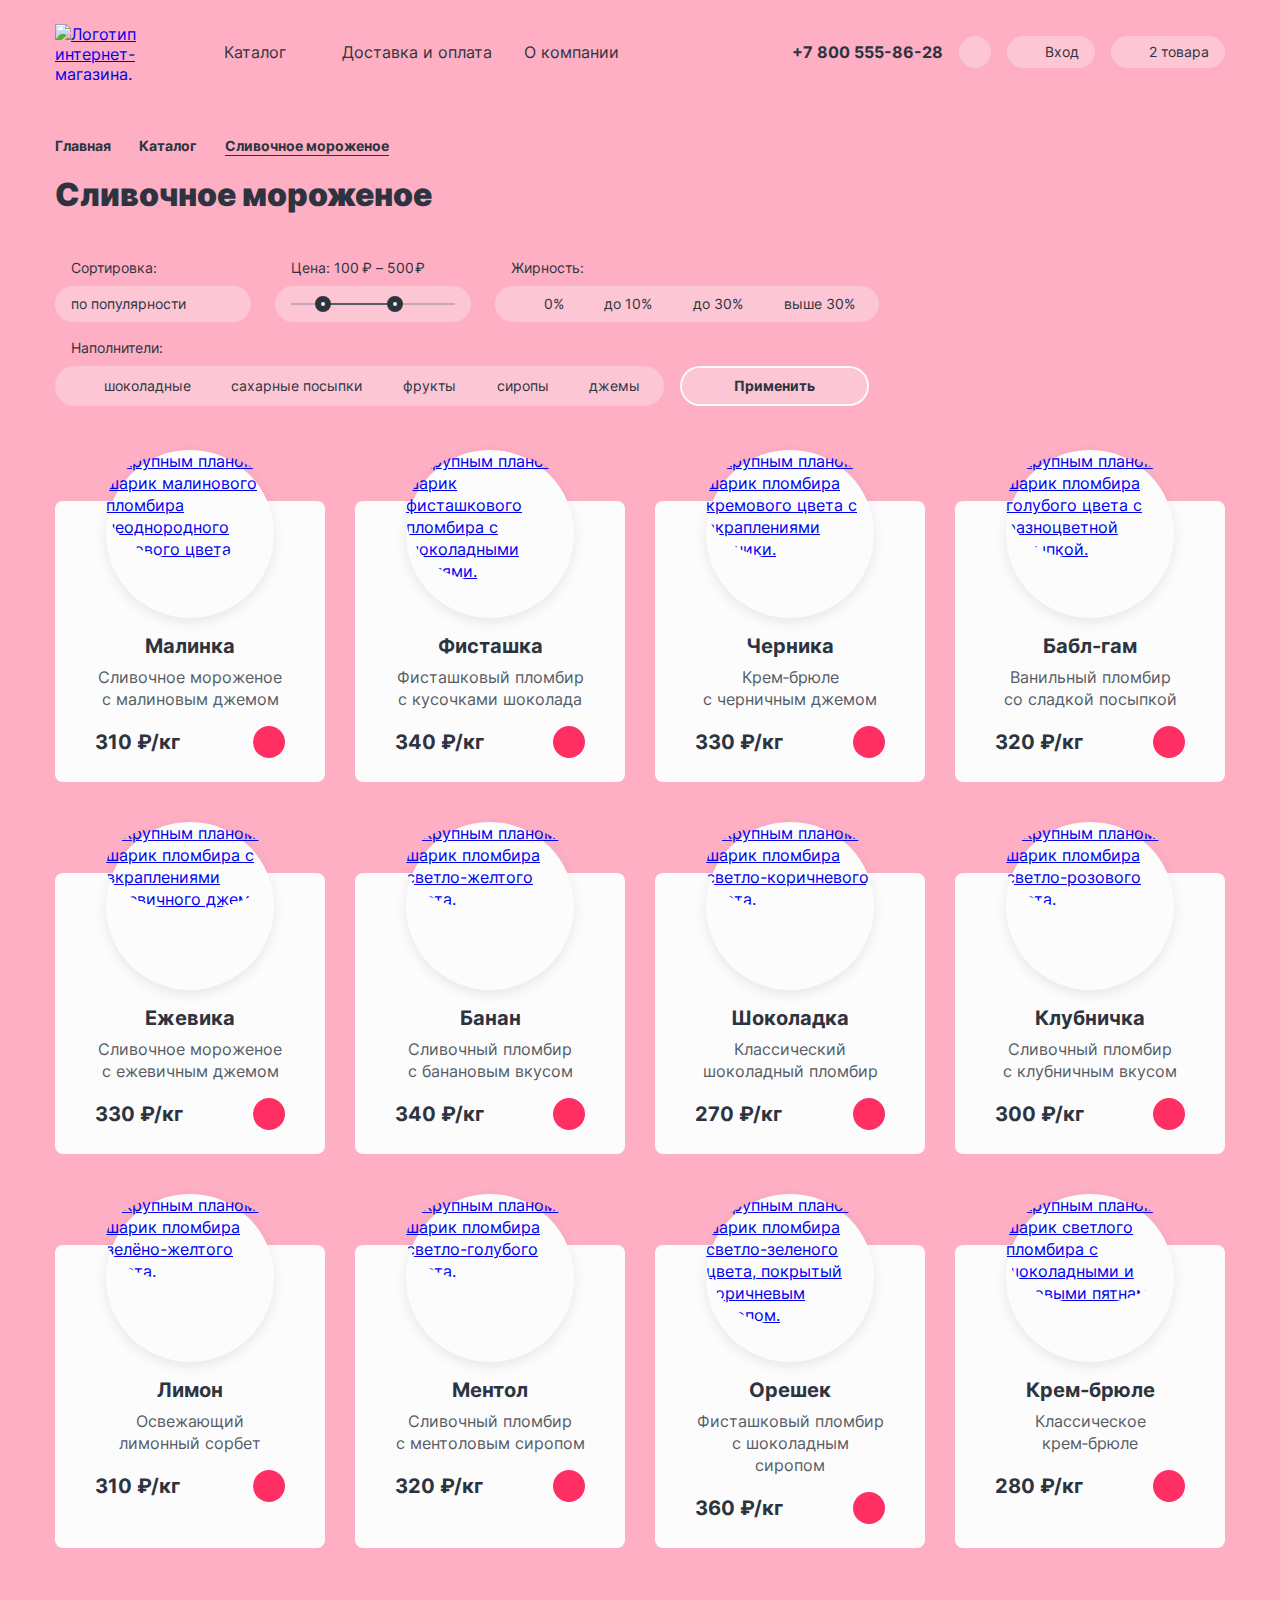
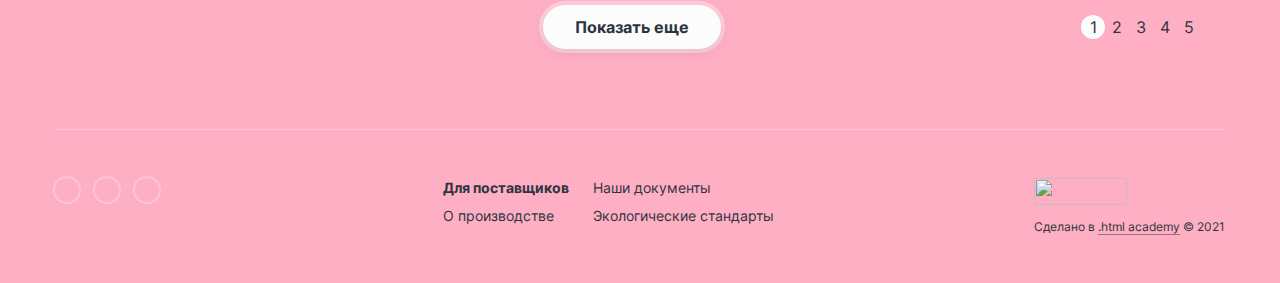
==== commit 4b47b501: "Вносит правки" ====
--- a/catalog.html
+++ b/catalog.html
@@ -12,6 +12,8 @@
   <body class="page-background-pink">
     <div class="container">
       <header class="header">
+        <h1 class="visually-hidden">Интернет-магазин мороженого "Глейси Шоп" - каталог.</h1>
+
         <nav class="nav">
           <a class="logo nav-logo" href="index.html">
             <img src="images/logo.svg" width="137" height="56" alt="Логотип интернет-магазина. Надпись курсивом на английском языке: Глейси Шоп.">
@@ -27,7 +29,7 @@
                     <a class="catalog-popup-link" href="#">Новинки</a>
                   </li>
                   <li class="catalog-popup-item">
-                    <a class="catalog-popup-link" href="catalog.html" aria-current="page">Сливочное</a>
+                    <a class="catalog-popup-link catalog-popup-link-current" href="catalog.html" aria-current="page">Сливочное</a>
                   </li>
                   <li class="catalog-popup-item">
                     <a class="catalog-popup-link" href="#">Щербеты</a>
@@ -57,7 +59,6 @@
             <li class="user-menu-item popup-control">
               <a class="user-menu-link user-menu-link-search" href="#">
                 <span class="visually-hidden">Открыть поиск по сайту.</span>
-                <span class="user-menu-search-icon user-menu-icon"></span>
               </a>
               <!-- Попап - поиск  -->
               <div class="search-popup popup">
@@ -70,8 +71,7 @@
             </li>
 
             <li class="user-menu-item popup-control">
-              <a class="user-menu-link" href="#">
-                <span class="user-menu-login-icon user-menu-icon"></span>
+              <a class="user-menu-link user-menu-link-login" href="#">
                 <span>Вход</span>
               </a>
               <!-- Попап - вход  -->
@@ -97,7 +97,6 @@
 
             <li class="user-menu-item popup-control">
               <a class="user-menu-link user-menu-link-cart" href="#">
-                <span class="user-menu-cart-icon user-menu-icon"></span>
                 2 товара <span class="visually-hidden">в корзине.</span>
               </a>
               <!-- Попап - корзина -->
@@ -166,7 +165,7 @@
             </li>
           </ul>
 
-          <h1 class="catalog-header-title title">Сливочное мороженое</h1>
+          <h2 class="catalog-header-title title">Сливочное мороженое</h2>
         </header>
 
         <section class="filters">
@@ -293,7 +292,6 @@
               <div class="product-card-row">
                 <span class="product-card-price">310&nbsp;₽/кг</span>
                 <button class="product-card-button" type="button">
-                  <span class="product-card-button-icon"></span>
                   <span class="visually-hidden">Добавить в корзину.</span>
                 </button>
               </div>
@@ -310,7 +308,6 @@
               <div class="product-card-row">
                 <span class="product-card-price">340&nbsp;₽/кг</span>
                 <button class="product-card-button" type="button">
-                  <span class="product-card-button-icon"></span>
                   <span class="visually-hidden">Добавить в корзину.</span>
                 </button>
               </div>
@@ -327,7 +324,6 @@
               <div class="product-card-row">
                 <span class="product-card-price">330&nbsp;₽/кг</span>
                 <button class="product-card-button" type="button">
-                  <span class="product-card-button-icon"></span>
                   <span class="visually-hidden">Добавить в корзину.</span>
                 </button>
               </div>
@@ -344,7 +340,6 @@
               <div class="product-card-row">
                 <span class="product-card-price">320&nbsp;₽/кг</span>
                 <button class="product-card-button" type="button">
-                  <span class="product-card-button-icon"></span>
                   <span class="visually-hidden">Добавить в корзину.</span>
                 </button>
               </div>
@@ -361,7 +356,6 @@
               <div class="product-card-row">
                 <span class="product-card-price">330&nbsp;₽/кг</span>
                 <button class="product-card-button" type="button">
-                  <span class="product-card-button-icon"></span>
                   <span class="visually-hidden">Добавить в корзину.</span>
                 </button>
               </div>
@@ -378,7 +372,6 @@
               <div class="product-card-row">
                 <span class="product-card-price">340&nbsp;₽/кг</span>
                 <button class="product-card-button" type="button">
-                  <span class="product-card-button-icon"></span>
                   <span class="visually-hidden">Добавить в корзину.</span>
                 </button>
               </div>
@@ -395,7 +388,6 @@
               <div class="product-card-row">
                 <span class="product-card-price">270&nbsp;₽/кг</span>
                 <button class="product-card-button" type="button">
-                  <span class="product-card-button-icon"></span>
                   <span class="visually-hidden">Добавить в корзину.</span>
                 </button>
               </div>
@@ -412,7 +404,6 @@
               <div class="product-card-row">
                 <span class="product-card-price">300&nbsp;₽/кг</span>
                 <button class="product-card-button" type="button">
-                  <span class="product-card-button-icon"></span>
                   <span class="visually-hidden">Добавить в корзину.</span>
                 </button>
               </div>
@@ -429,7 +420,6 @@
               <div class="product-card-row">
                 <span class="product-card-price">310&nbsp;₽/кг</span>
                 <button class="product-card-button" type="button">
-                  <span class="product-card-button-icon"></span>
                   <span class="visually-hidden">Добавить в корзину.</span>
                 </button>
               </div>
@@ -446,7 +436,6 @@
               <div class="product-card-row">
                 <span class="product-card-price">320&nbsp;₽/кг</span>
                 <button class="product-card-button" type="button">
-                  <span class="product-card-button-icon"></span>
                   <span class="visually-hidden">Добавить в корзину.</span>
                 </button>
               </div>
@@ -463,7 +452,6 @@
               <div class="product-card-row">
                 <span class="product-card-price">360&nbsp;₽/кг</span>
                 <button class="product-card-button" type="button">
-                  <span class="product-card-button-icon"></span>
                   <span class="visually-hidden">Добавить в корзину.</span>
                 </button>
               </div>
@@ -480,7 +468,6 @@
               <div class="product-card-row">
                 <span class="product-card-price">280&nbsp;₽/кг</span>
                 <button class="product-card-button" type="button">
-                  <span class="product-card-button-icon"></span>
                   <span class="visually-hidden">Добавить в корзину.</span>
                 </button>
               </div>
@@ -523,21 +510,18 @@
           <h2 class="visually-hidden">Мы в социальных сетях.</h2>
           <ul class="footer-socials socials list-reset">
             <li class="socials-item">
-              <a class="socials-link" href="https://t.me/htmlacademy">
+              <a class="socials-link socials-link-telegram" href="https://t.me/htmlacademy">
                 <span class="visually-hidden">Телеграм.</span>
-                <span class="socials-icon socials-icon-telegram"></span>
               </a>
             </li>
             <li class="socials-item">
-              <a class="socials-link" href="https://vk.com/htmlacademy">
+              <a class="socials-link socials-link-vk" href="https://vk.com/htmlacademy">
                 <span class="visually-hidden">ВКонтакте.</span>
-                <span class="socials-icon socials-icon-vk"></span>
               </a>
             </li>
             <li class="socials-item">
-              <a class="socials-link" href="https://www.youtube.com/user/htmlacademyru">
+              <a class="socials-link socials-link-youtube" href="https://www.youtube.com/user/htmlacademyru">
                 <span class="visually-hidden" lang="en">YouTube.</span>
-                <span class="socials-icon socials-icon-youtube"></span>
               </a>
             </li>
           </ul>
--- a/styles/styles.css
+++ b/styles/styles.css
@@ -7,7 +7,7 @@
 }
 
 @font-face {
-  src: url("../fonts/inter-400.woff2") format("woff2");
+  src: url("../fonts/inter-700.woff2") format("woff2");
   font-family: "Inter";
   font-style: normal;
   font-weight: 700;
@@ -15,7 +15,7 @@
 }
 
 @font-face {
-  src: url("../fonts/inter-400.woff2") format("woff2");
+  src: url("../fonts/inter-900.woff2") format("woff2");
   font-family: "Inter";
   font-style: normal;
   font-weight: 900;
@@ -40,21 +40,31 @@
   font-size: 16px;
   line-height: 22px;
   color: #565c66;
-
-  background-color: #feafc3;
 }
 
 img {
   max-width: 100%;
-  height: auto;
-
   object-fit: cover;
+}
+
+.page-background-pink {
+  background-color: #feafc3;
+}
+
+.page-background-blue {
+  background-color: #69a9ff;
+}
+
+.page-background-yellow {
+  background-color: #fcc850;
 }
 
 .container {
   display: flex; /* sticky footer */
   flex-direction: column; /* sticky footer */
 
+  margin: 0 auto;
+  width: 1170px;
   min-height: 100%; /* sticky footer */
 }
 
@@ -75,6 +85,2340 @@
   list-style: none;
 }
 
+.button {
+  display: inline-block;
+
+  padding: 12px 32px;
+
+  font-family: inherit;
+  font-size: 16px;
+  font-weight: 700;
+  line-height: 20px;
+  color: #2d3440;
+  text-align: center;
+  text-decoration: none;
+
+  background-color: #fcfcfc;
+  border: none;
+  border-radius: 22px;
+  box-shadow: 0 4px 12px rgba(45, 52, 64, 0.1),
+              0 0 0 4px rgba(252, 252, 252, 0.4);
+
+  transition: color 0.15s ease-in,
+              background-color 0.15s ease-in,
+              box-shadow 0.15s ease-in;
+  cursor: pointer;
+}
+
+.button:hover {
+  background-color: rgba(252, 252, 252, 0.4);
+  box-shadow: 0 4px 12px rgba(133, 133, 133, 0.15),
+              0 0 0 4px #fcfcfc;
+}
+
+.button:active {
+  background-color: #fcfcfc;
+  box-shadow: 0 4px 12px rgba(45, 52, 64, 0.1),
+              0 0 0 2px #2d3440;
+}
+
+.button:focus-visible {
+  background-color: rgba(252, 252, 252, 0.5);
+  box-shadow: 0 4px 12px rgba(45, 52, 64, 0.1),
+              0 0 0 2px #2d3440;
+  outline: none;
+}
+
+.button:disabled,
+.button-disabled {
+  background-color: #e7e7e7;
+  box-shadow: 0 0 0 4px rgba(252, 252, 252, 0.4);
+  outline: none;
+  pointer-events: none;
+}
+
+.button-secondary {
+  color: #fcfcfc;
+  background-color: #ff2f64;
+  box-shadow: 0 4px 12px rgba(45, 52, 64, 0.1),
+              0 0 0 4px rgba(255, 47, 100, 0.3);
+}
+
+.button-secondary:hover {
+  color: #2d3440;
+  background-color: rgba(252, 252, 252, 0.3);
+  box-shadow: 0 0 0 4px #ff2f64;
+}
+
+.button-secondary:active {
+  color: #fcfcfc;
+  background-color: #feafc3;
+  box-shadow: 0 4px 12px rgba(45, 52, 64, 0.1),
+              0 0 0 2px #2d3440;
+}
+
+.button-secondary:focus-visible {
+  color: #fcfcfc;
+  background-color: #ff2f64;
+  box-shadow: 0 4px 12px rgba(45, 52, 64, 0.1),
+              0 0 0 2px #2d3440;
+  outline: none;
+}
+
+.button-secondary:disabled,
+.button-secondary-disabled {
+  background-color: #b9b9b9;
+  box-shadow: 0 0 0 4px rgba(185, 185, 185, 0.3);
+  outline: none;
+  pointer-events: none;
+}
+
+.input-field {
+  padding: 13px 15px;
+  width: 100%;
+  height: 48px;
+
+  font-family: inherit;
+  font-size: 16px;
+  font-weight: 400;
+  line-height: 20px;
+  color: #2d3440;
+
+  background-color: #ffffff;
+  border: 1px solid #b9b9b9;
+  border-radius: 4px;
+
+  transition: border-color 0.15s ease-in;
+}
+
+.input-field::placeholder {
+  color: #b9b9b9;
+}
+
+.input-field:hover {
+  border-color: #2d3440;
+}
+
+.input-field:focus-visible {
+  border: 1px solid #2d3440;
+  outline: 1px solid #2d3440;
+  outline-offset: -2px;
+}
+
+.input-field-error {
+  border: 1px solid #ea5454;
+}
+
+.input-field-error:hover {
+  outline: 1px solid #ea5454;
+  outline-offset: -2px;
+}
+
+.input-field:disabled {
+  background-color: #e7e7e7;
+  border: 1px solid #b9b9b9;
+  pointer-events: none;
+}
+
+.title {
+  margin: 0;
+
+  font-size: 32px;
+  font-weight: 900;
+  line-height: 46px;
+  color: #2d3440;
+}
+
+.title-small {
+  margin: 0;
+
+  font-size: 24px;
+  font-weight: 700;
+  line-height: 30px;
+  color: #2d3440;
+}
+
+/* header */
+.header {
+  min-height: 104px;
+  padding: 24px 0;
+
+  line-height: 20px;
+  color: #2d3440;
+}
+
+.nav {
+  display: grid;
+  grid-template-columns: auto 1fr auto auto;
+  align-items: center;
+}
+
+.logo {
+  display: block;
+  width: 137px;
+
+  transition: opacity 0.15s ease-in;
+}
+
+.logo img {
+  display: block;
+}
+
+.nav-logo {
+  margin-right: 16px;
+
+  transition: opacity 0.15s ease-in;
+}
+
+.nav-logo:hover {
+  opacity: 0.6;
+}
+
+.nav-logo:active {
+  opacity: 0.3;
+}
+
+.nav-logo:focus-visible {
+  opacity: 0.6;
+  outline: none;
+}
+
+.nav-list {
+  display: flex;
+  flex-wrap: wrap;
+  max-width: 510px;
+}
+
+.nav-item {
+  padding: 9px 0;
+}
+
+.nav-link {
+  display: block;
+  padding: 6px 14px;
+
+  color: inherit;
+  text-decoration: none;
+  border: 2px solid transparent;
+  border-radius: 30px;
+
+  transition: color 0.15s ease-in,
+              background-color 0.15s ease-in,
+              opacity 0.15s ease-in;
+}
+
+.nav-link:hover {
+  background-color: rgba(252, 252, 252, 0.5);
+}
+
+.nav-link:active {
+  background-color: #fcfcfc;
+}
+
+.nav-link:focus-visible {
+  background-color: rgba(252, 252, 252, 0.5);
+  border-color: #2d3440;
+  outline: none;
+}
+
+.nav-link-catalog {
+  position: relative;
+  padding-right: 38px;
+}
+
+.popup-control:hover .nav-link-catalog,
+.popup-control:focus-within .nav-link-catalog {
+  color: #fcfcfc;
+  background-color: #ff4a78;
+}
+
+.popup-control:focus-within .nav-link-catalog:hover {
+  opacity: 0.6;
+}
+
+.popup-control:focus-within .nav-link-catalog:active {
+  opacity: 0.3;
+}
+
+.popup-control:focus-within .nav-link-catalog:focus-visible {
+  opacity: 1;
+}
+
+.nav-link-catalog::after {
+  content: "";
+
+  position: absolute;
+  top: 50%;
+  right: 15px;
+  transform: translateY(-50%);
+
+  width: 16px;
+  height: 16px;
+
+  -webkit-mask-image: url("../images/icons/arrow.svg");
+          mask-image: url("../images/icons/arrow.svg");
+  -webkit-mask-position: center;
+          mask-position: center;
+  -webkit-mask-size: 16px 16px;
+          mask-size: 16px 16px;
+  -webkit-mask-repeat: no-repeat;
+          mask-repeat: no-repeat;
+
+  background-color: #2d3440;
+
+  transition: transform 0.15s ease-in;
+}
+
+.popup-control:hover .nav-link-catalog::after,
+.popup-control:focus-within .nav-link-catalog::after {
+  background-color: #fcfcfc;
+  transform: translateY(-50%) rotate(-180deg);
+}
+
+.popup-control {
+  position: relative;
+}
+
+.popup {
+  z-index: 2;
+  position: absolute;
+  margin-top: 8.14px;
+
+  display: none;
+
+  background-color: #fcfcfc;
+  border-radius: 4px;
+}
+
+.popup-control:hover .popup,
+.popup-control:focus-within .popup {
+  display: block;
+}
+
+.catalog-popup {
+  left: 1.5px;
+
+  width: 135px;
+  padding: 8px 0;
+
+  box-shadow: 0 8px 16px rgba(45, 52, 64, 0.12);
+}
+
+.catalog-popup-link {
+  display: block;
+  padding: 6px 16px;
+  padding-right: 13px;
+
+  font-size: 14px;
+  color: inherit;
+  text-decoration: none;
+
+  transition: opacity 0.15s ease-in;
+}
+
+.catalog-popup-link:hover {
+  background-color: #ffcbd8;
+}
+
+.catalog-popup-link:active {
+  background-color: #ff7799;
+}
+
+.catalog-popup-link:focus-visible {
+  color: #2d3440;
+  background-color: #ffcbd8;
+  outline: none;
+}
+
+.catalog-popup-link-current {
+  color: #fcfcfc;
+  background-color: #ff4a78;
+  pointer-events: none;
+}
+
+.catalog-popup-item:first-child {
+  position: relative;
+}
+
+.catalog-popup-item:first-child::after {
+  content: "";
+  position: absolute;
+  bottom: -4px;
+  left: 50%;
+  transform: translateX(-50%);
+
+  width: 103px;
+  height: 1px;
+  background-color: #b9b9b9;
+}
+
+.catalog-popup-item:first-child .catalog-popup-link {
+  margin-bottom: 8px;
+  padding-top: 8px;
+  padding-bottom: 8px;
+
+  font-weight: 700;
+}
+
+.nav-phone {
+  margin-right: 16px;
+  padding: 8px 0;
+
+  font-weight: 700;
+  color: #2d3440;
+  text-decoration: none;
+
+  transition: color 0.15s ease-in;
+}
+
+.nav-phone:hover {
+  color: #fcfcfc;
+}
+
+.nav-phone:active {
+  color: rgba(252, 252, 252, 0.5);
+}
+
+.nav-phone:focus-visible {
+  color: #fcfcfc;
+  outline: none;
+}
+
+.user-menu {
+  display: flex;
+  flex-wrap: wrap;
+  gap: 16px;
+
+  max-width: 315px;
+}
+
+.user-menu-item {
+  padding: 9px 0;
+}
+
+.user-menu-link {
+  display: flex;
+  align-items: center;
+  gap: 6px;
+
+  min-width: 32px;
+  min-height: 32px;
+  padding: 4px 14px;
+
+  font-size: 14px;
+  color: inherit;
+  text-decoration: none;
+
+  background-color: rgba(252, 252, 252, 0.3);
+  border: 2px solid transparent;
+  border-radius: 16px;
+
+  transition: color 0.15s ease-in,
+              background-color 0.15s ease-in,
+              opacity 0.15s ease-in;
+}
+
+.user-menu-link-search {
+  padding: 6px;
+}
+
+.user-menu-link:hover {
+  background-color: rgba(252, 252, 252, 0.5);
+}
+
+.user-menu-link:active {
+  background-color: #fcfcfc;
+}
+
+.user-menu-link:focus-visible {
+  background-color: rgba(252, 252, 252, 0.5);
+  border-color: #000000;
+  outline: none;
+}
+
+.popup-control:hover .user-menu-link,
+.popup-control:focus-within .user-menu-link {
+  color: #fcfcfc;
+  background-color: #ff4a78;
+}
+
+.popup-control:focus-within .user-menu-link:hover {
+  opacity: 0.6;
+}
+
+.popup-control:focus-within .user-menu-link:active {
+  opacity: 0.3;
+}
+
+.popup-control:focus-within .user-menu-link:focus-visible {
+  opacity: 1;
+}
+
+.user-menu-link::before {
+  content: "";
+
+  flex-shrink: 0;
+
+  width: 16px;
+  height: 16px;
+
+  -webkit-mask-position: center;
+          mask-position: center;
+  -webkit-mask-size: 16px 16px;
+          mask-size: 16px 16px;
+  -webkit-mask-repeat: no-repeat;
+          mask-repeat: no-repeat;
+
+  background-color: #2d3440;
+
+  transition: background-color 0.15s ease-in;
+}
+
+.user-menu-link-search::before {
+  -webkit-mask-image: url("../images/icons/search.svg");
+          mask-image: url("../images/icons/search.svg");
+}
+
+.user-menu-link-login::before {
+  -webkit-mask-image: url("../images/icons/login.svg");
+          mask-image: url("../images/icons/login.svg");
+}
+
+.user-menu-link-cart::before {
+  -webkit-mask-image: url("../images/icons/cart.svg");
+          mask-image: url("../images/icons/cart.svg");
+}
+
+.popup-control:hover .user-menu-link::before,
+.popup-control:focus-within .user-menu-link::before {
+  background-color: #fcfcfc;
+}
+
+.search-popup {
+  right: 0;
+
+  padding: 24px 16px;
+  width: 356px;
+
+  box-shadow: 0 8px 16px rgba(45, 52, 64, 0.12);
+}
+
+.login-popup {
+  right: -1px;
+
+  padding: 48px;
+  padding-bottom: 52px;
+  width: 420px;
+
+  box-shadow: 0 15px 40px rgba(45, 52, 64, 0.12);
+}
+
+.login-form-title {
+  margin-bottom: 32px;
+}
+
+.login-form {
+  display: grid;
+  grid-template-columns: 113px 1fr;
+  column-gap: 23px;
+}
+
+.login-form-group {
+  grid-column: 1 / -1;
+  display: flex;
+  flex-direction: column;
+  gap: 16px;
+
+  margin: 0;
+  margin-bottom: 32px;
+  padding: 0;
+  border: none;
+}
+
+.login-form-link {
+  display: block;
+  font-size: 14px;
+  line-height: 20px;
+  color: inherit;
+  text-underline-offset: 4px;
+
+  transition: opacity 0.15s ease-in;
+}
+
+.login-form-link:not(:last-child) {
+  margin-bottom: 4px;
+}
+
+.login-form-link:hover {
+  opacity: 0.6;
+}
+
+.login-form-link:active {
+  opacity: 0.3;
+}
+
+.login-form-link:focus-visible {
+  opacity: 0.6;
+  outline: none;
+}
+
+.cart-popup {
+  right: -1px;
+
+  padding: 48px;
+  min-width: 288px;
+
+  box-shadow: 0 15px 40px rgba(45, 52, 64, 0.12);
+}
+
+.cart-popup-full .cart-content-empty,
+.cart-popup-empty .cart-content-full {
+  display: none;
+}
+
+.cart-popup-empty {
+  width: 288px;
+  padding: 48px 0;
+}
+
+.cart-content-empty .cart-title {
+  text-align: center;
+}
+
+.cart-popup-full {
+  width: 441px;
+}
+
+.cart-list {
+  display: flex;
+  flex-direction: column;
+  gap: 24px;
+
+  margin-bottom: 32px;
+  padding: 32px 0 31px;
+
+  border-bottom: 1px solid #e7e7e7;
+}
+
+.cart-item {
+  display: grid;
+  grid-template-columns: 46px 1fr auto auto;
+  align-items: center;
+  column-gap: 16px;
+}
+
+.cart-item-img {
+  width: 46px;
+  background-color:#fcfcfc;
+  border-radius: 50%;
+
+  transition: opacity 0.15s ease-in;
+}
+
+.cart-item-img:hover {
+  opacity: 0.6;
+}
+
+.cart-item-img:active {
+  opacity: 0.3;
+}
+
+.cart-item-img:focus-visible {
+  outline: 2px solid #2d3440;
+}
+
+.cart-item-img img {
+  display: block;
+  border-radius: 50%;
+}
+
+.cart-item-link {
+  display: inline-block;
+  margin-bottom: 4px;
+
+  font-size: 18px;
+  font-weight: 700;
+  line-height: 22px;
+  color: inherit;
+  text-decoration: none;
+
+  transition: opacity 0.15s ease-in;
+}
+
+.cart-item-link:hover {
+  opacity: 0.6;
+}
+
+.cart-item-link:active {
+  opacity: 0.3;
+}
+
+.cart-item-link:focus-visible {
+  opacity: 0.6;
+  outline: none;
+}
+
+.cart-item-desc {
+  margin: 0;
+  font-size: 14px;
+  line-height: 20px;
+  color: #b9b9b9;
+}
+
+.cart-item-price {
+  margin-top: 1px;
+
+  font-size: 18px;
+  font-weight: 700;
+  line-height: 22px;
+}
+
+.cart-item-button {
+  position: relative;
+
+  margin-left: 33px;
+  padding: 0;
+  width: 16px;
+  height: 16px;
+
+  background-color: unset;
+  background-image: url("../images/icons/close.svg");
+  background-repeat: no-repeat;
+  background-position: center;
+  border: none;
+  cursor: pointer;
+
+  transition: opacity 0.15s ease-in;
+}
+
+.cart-item-button:hover {
+  opacity: 0.6;
+}
+
+.cart-item-button:active {
+  opacity: 0.3;
+}
+
+.cart-item-button:focus-visible {
+  opacity: 0.6;
+  outline: none;
+}
+
+.cart-checkout {
+  display: flex;
+  flex-wrap: wrap;
+  align-items: center;
+  justify-content: space-between;
+}
+
+.cart-button {
+  max-width: 198px;
+}
+
+.cart-total {
+  margin-top: 3px;
+
+  font-size: 18px;
+  font-weight: 700;
+  line-height: 22px;
+}
+
+/* main */
 .main {
   flex-grow: 1; /* sticky footer */
 }
+
+.main-index {
+  display: flex;
+  flex-direction: column;
+  row-gap: 80px;
+}
+
+.hero {
+  padding-top: 21px;
+}
+
+.slider {
+  position: relative;
+
+  display: grid;
+  grid-template-columns: 525px 1fr;
+  align-items: center;
+  column-gap: 36px;
+
+  min-height: 507px;
+}
+
+.slider-content-list {
+  padding-top: 40px;
+  padding-bottom: 40px;
+  padding-left: 70px;
+  padding-right: 5px;
+}
+
+.slider-content-item {
+  display: none;
+}
+
+.slider-content-item-active {
+  display: block;
+}
+
+.slider-title {
+  margin: 0;
+  margin-bottom: 24px;
+
+  font-size: 36px;
+  font-weight: 900;
+  line-height: 46px;
+  color: #2d3440;
+}
+
+.slider-desc {
+  margin: 0;
+  margin-bottom: 48px;
+
+  font-size: 18px;
+  line-height: 24px;
+  color: #2d3440;
+}
+
+.slider-control {
+  position: relative;
+}
+
+.slider-images {
+  display: grid;
+  grid-template-columns: repeat(3, auto);
+  justify-content: center;
+  align-items: center;
+  column-gap: 41px;
+}
+
+.slider-img {
+  position: relative;
+
+  margin-top: 9px;
+  width: 100px;
+  height: 150px;
+
+  opacity: 0.4;
+}
+
+.slider-img::before {
+  z-index: -1;
+  content: "";
+
+  position: absolute;
+  top: 50%;
+  left: 50%;
+  transform: translate(-50%, -50%);
+
+  width: 100px;
+  height: 100px;
+  border-radius: 50%;
+  background-color: rgba(255, 255, 255, 0.35);
+}
+
+.slider-img-active {
+  order: -1;
+
+  margin-top: 0;
+  margin-right: 15px;
+  width: 312px;
+  height: 507px;
+
+  opacity: 1;
+}
+
+.slider-img-active::before {
+  width: 312px;
+  height: 312px;
+}
+
+.slider-img img {
+  display: block;
+  width: auto;
+  height: 100%;
+}
+
+.slider-arrow-wrapper {
+  position: absolute;
+  top: 50%;
+  left: -19px;
+  transform: translateY(-50%);
+
+  display: flex;
+  justify-content: space-between;
+
+  width: 350px;
+}
+
+.slider-arrow {
+  display: flex;
+  justify-content: center;
+  align-items: center;
+
+  padding: 0;
+  width: 38px;
+  height: 38px;
+
+  background-color: rgba(252, 252, 252, 0.3);
+  border: 2px solid #fcfcfc;
+  border-radius: 50%;
+
+  cursor: pointer;
+
+  transition: background-color 0.15s ease-in,
+              border-color 0.15s ease-in;
+}
+
+.slider-arrow:hover {
+  background-color: #fcfcfc;
+}
+
+.slider-arrow:active {
+  background-color: rgba(252, 252, 252, 0.5);
+  border-color: transparent;
+}
+
+.slider-arrow:focus-visible {
+  background-color: rgba(252, 252, 252, 0.3);
+  border-color: #2d3440;
+  outline: none;
+}
+
+.slider-arrow:disabled {
+  opacity: 0.4;
+  pointer-events: none;
+}
+
+.slider-arrow::before {
+  content: "";
+
+  width: 100%;
+  height: 100%;
+
+  -webkit-mask-image: url("../images/icons/arrow.svg");
+          mask-image: url("../images/icons/arrow.svg");
+  -webkit-mask-position: center;
+          mask-position: center;
+  -webkit-mask-size: 16px 16px;
+          mask-size: 16px 16px;
+  -webkit-mask-repeat: no-repeat;
+          mask-repeat: no-repeat;
+
+  background-color: #fcfcfc;
+
+  transition: background-color 0.15s ease-in;
+}
+
+.slider-arrow:hover::before,
+.slider-arrow:active::before,
+.slider-arrow:focus-visible::before {
+  background-color: #2d3440;
+}
+
+.slider-prev {
+  transform: rotate(90deg);
+}
+
+.slider-next {
+  transform: rotate(-90deg);
+}
+
+.slider-bullets {
+  position: absolute;
+  top: 100%;
+  left: 0;
+
+  display: flex;
+  flex-wrap: wrap;
+  gap: 8px;
+
+  margin-top: 3px;
+}
+
+.slider-bullet {
+  padding: 0;
+  width: 12px;
+  height: 12px;
+
+  background-color: rgba(252, 252, 252, 0.3);
+  border: 1px solid transparent;
+  border-radius: 50%;
+
+  cursor: pointer;
+
+  transition: background-color 0.15s ease-in,
+              border-color 0.15s ease-in;
+}
+
+.slider-bullet-current {
+  background-color: #fcfcfc;
+  pointer-events: none;
+}
+
+.slider-bullet:hover {
+  border-color: #fcfcfc;
+}
+
+.slider-bullet:active {
+  background-color: rgba(252, 252, 252, 0.5);
+  border-color: transparent;
+}
+
+.slider-bullet:focus-visible {
+  background-color: rgba(252, 252, 252, 0.3);
+  border-color: #2d3440;
+  outline: none;
+}
+
+.hero-socials {
+  justify-content: end;
+  margin-top: 2px;
+}
+
+.socials {
+  display: grid;
+  grid-template-columns: repeat(3, auto);
+  gap: 16px;
+}
+
+.socials-item {
+  display: block;
+}
+
+.socials-link {
+  display: block;
+  width: 24px;
+  height: 24px;
+
+  background-color: transparent;
+  border-radius: 50%;
+  box-shadow: 0 0 0 2px rgba(252, 252, 252, 0.3);
+
+  transition: background-color 0.15s ease-in,
+              opacity 0.15s ease-in;
+}
+
+.socials-link:hover {
+  background-color: #2d3440;
+}
+
+.socials-link:active {
+  background-color: #2d3440;
+  opacity: 0.5;
+}
+
+.socials-link:focus-visible {
+  opacity: 1;
+  background-color: #2d3440;
+  box-shadow: 0 0 0 2px #2d3440;
+  outline: none;
+}
+
+.socials-link::before {
+  content: "";
+
+  display: block;
+  width: 100%;
+  height: 100%;
+
+  background-position: center;
+  background-size: 24px 24px;
+  background-repeat: no-repeat;
+}
+
+.socials-link-telegram::before {
+  background-image: url("../images/icons/icons-socials/telegram.svg");
+}
+
+.socials-link-vk::before {
+  background-image: url("../images/icons/icons-socials/vk.svg");
+}
+
+.socials-link-youtube::before {
+  background-image: url("../images/icons/icons-socials/youtube.svg");
+}
+
+.specials-title {
+  text-align: center;
+  margin-bottom: 55px;
+}
+
+.special-offer-list {
+  display: grid;
+  grid-template-columns: repeat(2, 1fr);
+  gap: 30px;
+}
+
+.special-offer {
+  display: flex;
+  flex-direction: column;
+  align-items: start;
+  row-gap: 28px;
+
+  padding: 36px;
+  padding-right: 219px;
+
+  color: #2d3440;
+
+  background-color: #ff7799;
+  background-repeat: no-repeat;
+  background-position: right 0 center;
+  background-size: 219px auto;
+  border-radius: 16px;
+}
+
+.special-offer-raspberry {
+  background-image: url("../images/raspberry-special.png");
+}
+
+.special-offer-marshmallow {
+  background-image: url("../images/marshmallow-special.png");
+}
+
+.special-offer-desc {
+  margin: 0;
+  max-width: 304px;
+}
+
+.products-title {
+  text-align: center;
+  margin-bottom: 57px;
+}
+
+.product-card-list {
+  display: grid;
+  grid-template-columns: repeat(4, 1fr);
+  gap: 40px 30px;
+}
+
+.product-card {
+  display: flex;
+  flex-direction: column;
+
+  margin-top: 51px;
+  padding: 24px 40px;
+
+  color: #2d3440;
+  background-color: #fcfcfc;
+  border-radius: 8px;
+}
+
+.product-card-img {
+  display: block;
+
+  margin: -75px auto 16px;
+  width: 168px;
+  height: 168px;
+
+  background-color: #fcfcfc;
+  border-radius: 50%;
+
+  box-shadow: 0 4px 12px rgba(45, 52, 64, 0.1);
+
+  transition: transform 0.15s ease-in;
+}
+
+.product-card-img:hover {
+  transform: scale(1.05);
+}
+
+.product-card-img:active img {
+  opacity: 0.6;
+}
+
+.product-card-img:focus-visible {
+  outline: 2px solid #2d3440;
+  outline-offset: -1px;
+}
+
+.product-card-img img {
+  border-radius: 50%;
+  object-fit: cover;
+
+  transition: opacity 0.15s ease-in;
+}
+
+.product-card-link {
+  display: block;
+  margin-bottom: 8px;
+  color: inherit;
+  text-decoration: none;
+
+  transition: opacity 0.15s ease-in;
+}
+
+.product-card-link:hover {
+  opacity: 0.6;
+}
+
+.product-card-link:active {
+  opacity: 0.3;
+}
+
+.product-card-link:focus-visible {
+  opacity: 0.6;
+  outline: none;
+}
+
+.product-card-title {
+  margin: 0;
+
+  font-size: 20px;
+  font-weight: 700;
+  line-height: 24px;
+  text-align: center;
+}
+
+.product-card-desc {
+  margin: 0;
+  margin-bottom: 16px;
+
+  line-height: 22px;
+  text-align: center;
+  color: #565c66;
+}
+
+.product-card-row {
+  display: flex;
+  flex-wrap: wrap;
+  justify-content: space-between;
+  align-items: center;
+}
+
+.product-card-price {
+  font-size: 20px;
+  font-weight: 700;
+  line-height: 24px;
+}
+
+.product-card-button {
+  flex-shrink: 0;
+
+  padding: 0;
+  width: 32px;
+  height: 32px;
+
+  background-color: #ff2f64;
+  border: 2px solid transparent;
+  border-radius: 50%;
+
+  cursor: pointer;
+
+  transition: background-color 0.15s ease-in,
+              border-color 0.15s ease-in;
+}
+
+.product-card-button:hover {
+  background-color: rgba(252, 252, 252, 0.3);
+  border-color: #ff2f64;
+}
+
+.product-card-button:active {
+  background-color: #ffcbd8;
+  border-color: #ff2f64;
+}
+
+.product-card-button:focus-visible {
+  background-color: #ff2f64;
+  border-color: #2d3440;
+  outline: none;
+}
+
+.product-card-button:disabled {
+  background-color: #b9b9b9;
+  border-color: transparent;
+  pointer-events: none;
+}
+
+.product-card-button::before {
+  content: "";
+
+  display: block;
+  width: 100%;
+  height: 100%;
+
+  -webkit-mask-image: url("../images/icons/cart.svg");
+          mask-image: url("../images/icons/cart.svg");
+  -webkit-mask-position: center;
+          mask-position: center;
+  -webkit-mask-size: 16px 16px;
+          mask-size: 16px 16px;
+  -webkit-mask-repeat: no-repeat;
+          mask-repeat: no-repeat;
+
+  background-color: #fcfcfc;
+
+  transition: background-color 0.15s ease-in;
+}
+
+.product-card-button:hover::before,
+.product-card-button:active::before {
+  background-color: #2d3440;
+}
+
+.product-card-button:focus-visible::before {
+  background-color: #fcfcfc;
+}
+
+.product-card-button:disabled::before {
+  background-color: #565c66;
+}
+
+.about {
+  padding: 24px;
+
+  background-image: url("../images/backgrounds/waffle-bg.jpg");
+  background-repeat: no-repeat;
+  background-size: cover;
+  border-radius: 16px;
+}
+
+.about-wrapper {
+  padding: 56px 40px;
+
+  background-color: #ffffff;
+  border-radius: 16px;
+}
+
+.about-title {
+  margin-bottom: 56px;
+  text-align: center;
+}
+
+.about-list {
+  display: grid;
+  grid-template-columns: repeat(2, 1fr);
+  gap: 40px 32px;
+}
+
+.about-item {
+  display: grid;
+  grid-template-columns: 48px 1fr;
+  column-gap: 16px;
+}
+
+.about-item::before {
+  content: "";
+
+  width: 48px;
+  height: 48px;
+
+  background-repeat: no-repeat;
+  background-position: center;
+  background-size: 32px 32px;
+  border: 2px solid #2d3440;
+  border-radius: 50%;
+}
+
+.about-item-production::before {
+  background-image: url("../images/icons/icons-about/icecream.svg");
+}
+
+.about-item-partners::before {
+  background-image: url("../images/icons/icons-about/cow.svg");
+}
+
+.about-item-ingredients::before {
+  background-image: url("../images/icons/icons-about/leaf.svg");
+}
+
+.about-item-temperature::before {
+  background-image: url("../images/icons/icons-about/temperature.svg");
+}
+
+.blog-subscribe-wrapper {
+  display: grid;
+  grid-template-columns: repeat(2, 1fr);
+  gap: 30px;
+}
+
+.blog {
+  padding: 33px 32px;
+  padding-right: 210px;
+  min-height: 224px;
+
+  background-image: url("../images/backgrounds/blog-bg.jpg");
+  background-repeat: no-repeat;
+  background-size: cover;
+  border-radius: 16px;
+}
+
+.blog-subtitle {
+  margin: 0;
+  margin-bottom: 12px;
+  line-height: 20px;
+}
+
+.blog-link {
+  color: #2d3440;
+  text-decoration: none;
+
+  transition: opacity 0.15s ease-in;
+}
+
+.blog-link:hover {
+  text-decoration: underline;
+}
+
+.blog-link:active {
+  text-decoration: underline;
+  opacity: 0.6;
+}
+
+.blog-link:focus-visible {
+  text-decoration: underline;
+  outline: none;
+}
+
+.subscribe {
+  padding: 6px;
+  background-image: url("../images/backgrounds/subscribe-bg.jpg");
+  background-repeat: no-repeat;
+  background-size: cover;
+  border-radius: 16px;
+}
+
+.subscribe-wrapper {
+  padding: 26px;
+  padding-bottom: 28px;
+
+  background-color: #ffffff;
+  border-radius: 16px;
+}
+
+.subscribe-desc {
+  margin: 0;
+  margin-bottom: 44px;
+}
+
+.subscribe-form {
+  display: grid;
+  grid-template-columns: 1fr auto;
+  align-items: center;
+  column-gap: 18px;
+
+  margin-right: 4px; /* pixel perfect */
+}
+
+.subscribe-button {
+  width: 152px;
+}
+
+.delivery {
+  display: grid;
+  grid-template-columns: 1fr 500px;
+  align-items: center;
+  column-gap: 135px;
+
+  padding: 64px;
+  padding-left: 100px;
+
+  background-color: #fcfcfc;
+  background-image: url("../images/backgrounds/delivery-bg.jpg");
+  background-repeat: no-repeat;
+  background-size: cover;
+  border-radius: 16px;
+}
+
+.delivery-content {
+  margin-top: 4px;
+}
+
+.delivery-title {
+  margin-bottom: 24px;
+}
+
+.delivery-desc {
+  margin: 0;
+}
+
+.delivery-form-wrapper {
+  padding: 40px;
+  padding-bottom: 42px;
+
+  background-color: #fcfcfc;
+  border-radius: 8px;
+  box-shadow: 0 15px 40px rgba(45, 52, 64, 0.12);
+}
+
+.delivery-form-desc {
+  margin: 0;
+  margin-bottom: 32px;
+}
+
+.delivery-form {
+  display: grid;
+  grid-template-columns: 117px 1fr;
+  gap: 20px 16px;
+}
+
+.delivery-group-title {
+  display: grid;
+  grid-template-columns: fit-content(calc(100% - 18px)) 14px;
+  align-items: center;
+  column-gap: 4px;
+}
+
+.tooltip-wrapper {
+  position: relative;
+}
+
+.tooltip-toggle {
+  display: block;
+  padding: 0;
+  width: 14px;
+  height: 14px;
+
+  background-color: unset;
+  background-image: url("../images/icons/tooltip.svg");
+  background-repeat: no-repeat;
+  background-position: center;
+
+  border: none;
+  border-radius: 50%;
+
+  cursor: help;
+
+  transition: opacity 0.15s ease-in;
+}
+
+.tooltip-toggle:hover {
+  opacity: 0.6;
+}
+
+.tooltip-toggle:active {
+  opacity: 0.3;
+}
+
+.tooltip-toggle:focus-visible {
+  opacity: 1;
+  outline: 2px solid #2d3440;
+}
+
+.tooltip-toggle:disabled {
+  opacity: 0.1;
+  pointer-events: none;
+}
+
+.tooltip-text {
+  z-index: 2;
+  position: absolute;
+  left: 100%;
+  top: -12px;
+
+  display: none;
+  margin-left: 8px;
+  padding: 10px 8px;
+  width: max-content;
+  max-width: 163px;
+
+  font-size: 12px;
+  line-height: 16px;
+  color: #565c66;
+
+  background-color: #ffffff;
+  border: 1px solid #b9b9b9;
+  border-radius: 1px;
+  box-shadow: 0 4px 8px rgba(194, 194, 194, 0.2);
+}
+
+.tooltip-text::before {
+  content: "";
+
+  position: absolute;
+  top: 12px;
+  left: -6px;
+
+  width: 11px;
+  height: 11px;
+  transform: rotate(-45deg);
+
+  background-color: #ffffff;
+  border-top: 1px solid #b9b9b9;
+  border-left: 1px solid #b9b9b9;
+}
+
+.tooltip-toggle:hover + .tooltip-text,
+.tooltip-toggle:focus-within + .tooltip-text {
+  display: block;
+}
+
+.delivery-label {
+  display: block;
+
+  font-size: 16px;
+  font-weight: 700;
+  line-height: 20px;
+  color: #2d3440;
+}
+
+.delivery-field {
+  margin-top: 8px;
+  resize: none;
+}
+
+.delivery-group-address {
+  grid-column: 1 / -1;
+}
+
+.delivery-field-address {
+  display: block;
+}
+
+.delivery-button {
+  grid-column: 1 / -1;
+  justify-self: center;
+
+  margin-top: 12px;
+}
+
+.contacts {
+  padding: 64px;
+
+  background-color: #fcfcfc;
+  background-image: url("../images/backgrounds/contacts-bg.jpg");
+  background-repeat: no-repeat;
+  background-size: cover;
+  border-radius: 16px;
+}
+
+.contacts-wrapper {
+  padding: 40px;
+  padding-bottom: 42px;
+  width: 343px;
+
+  background-color: #fcfcfc;
+  border-radius: 8px;
+  box-shadow: 0 8px 16px rgba(45, 52, 64, 0.12);
+}
+
+.contacts-subtitle {
+  margin: 0;
+  margin-bottom: 12px;
+
+  font-size: 16px;
+  font-weight: 400;
+  line-height: 22px;
+  color: #565c66;
+}
+
+.contacts-address {
+  margin-bottom: 24px;
+
+  font-size: 20px;
+  font-style: normal;
+  font-weight: 700;
+  line-height: 24px;
+  color: #2d3440;
+}
+
+.contacts-phone {
+  font-size: 20px;
+  font-weight: 700;
+  line-height: 24px;
+  color: #2d3440;
+  text-decoration: none;
+
+  transition: opacity 0.15s ease-in;
+}
+
+.contacts-phone:hover {
+  opacity: 0.6;
+}
+
+.contacts-phone:active {
+  opacity: 0.3;
+}
+
+.contacts-phone:focus-visible {
+  opacity: 0.6;
+  outline: none;
+}
+
+.contacts-info {
+  margin: 0;
+  margin-bottom: 32px;
+
+  font-size: 14px;
+  line-height: 20px;
+  color: #565c66;
+}
+
+.footer {
+  display: flex;
+  justify-content: space-between;
+  column-gap: 60px;
+
+  padding: 48px 0;
+}
+
+.footer-nav {
+  display: grid;
+  grid-template-columns: repeat(2, auto);
+  gap: 8px 0;
+}
+
+.footer-nav-link {
+  display: block;
+  padding-left: 24px;
+
+  font-size: 14px;
+  line-height: 20px;
+  color: #2d3440;
+  text-decoration: none;
+
+  transition: opacity 0.15s ease-in;
+}
+
+.footer-nav-link:hover {
+  opacity: 0.6;
+}
+
+.footer-nav-link:active {
+  opacity: 0.3;
+}
+
+.footer-nav-link:focus-visible {
+  opacity: 0.6;
+  outline: none;
+}
+
+.footer-nav-link-special {
+  font-weight: 700;
+
+  background-image: url("../images/icons/heart.svg");
+  background-repeat: no-repeat;
+  background-size: 16px 16px;
+  background-position: center left 0;
+}
+
+.footer-madeby {
+  max-width: 250px;
+}
+
+.madeby-logo {
+  display: block;
+  margin-bottom: 14px;
+  width: 93px;
+
+  transition: opacity 0.15s ease-in;
+}
+
+.madeby-logo:hover {
+  opacity: 0.6;
+}
+
+.madeby-logo:active {
+  opacity: 0.3;
+}
+
+.madeby-logo:focus-visible {
+  opacity: 0.6;
+  outline: none;
+}
+
+.madeby-logo img {
+  display: block;
+}
+
+.madeby-desc {
+  margin: 0;
+
+  font-size: 12px;
+  line-height: 16px;
+  color: #2d3440;
+}
+
+.madeby-link {
+  color: inherit;
+  text-decoration: none;
+  border-bottom: 1px solid rgba(45, 52, 64, 0.5);
+
+  transition: color 0.15s ease-in,
+              border-color 0.15s ease-in,
+              opacity 0.15s ease-in;
+}
+
+.madeby-link:hover {
+  color: #fcfcfc;
+  border-color: #fcfcfc;
+}
+
+.madeby-link:active {
+  opacity: 0.6;
+}
+
+.madeby-link:focus-visible {
+  color: #fcfcfc;
+  border-color: #fcfcfc;
+  outline: none;
+}
+
+/* catalog */
+.catalog-header {
+  padding: 32px 0;
+}
+
+.breadcrumbs {
+  display: flex;
+  flex-wrap: wrap;
+  gap: 8px;
+  margin-bottom: 16px;
+}
+
+.breadcrumbs-item:not(:last-child) {
+  position: relative;
+  padding-right: 20px;
+}
+
+.breadcrumbs-item:not(:last-child)::after {
+  content: "";
+
+  position: absolute;
+  top: 50%;
+  right: -1px;
+  transform: translateY(-50%);
+
+  width: 12px;
+  height: 12px;
+
+  background-image: url("../images/icons/breadcrumbs.svg");
+}
+
+.breadcrumbs-link {
+  display: block;
+
+  font-size: 14px;
+  font-weight: 700;
+  line-height: 20px;
+  color: #2d3440;
+  text-decoration: none;
+
+  transition: opacity 0.15s ease-in;
+}
+
+.breadcrumbs-link:hover {
+  text-decoration: underline;
+  text-underline-offset: 4px;
+}
+
+.breadcrumbs-link:active {
+  opacity: 0.6;
+  text-decoration: underline;
+  text-underline-offset: 4px;
+}
+
+.breadcrumbs-link:focus {
+  opacity: 0.6;
+  text-decoration: underline;
+  text-underline-offset: 4px;
+  outline: none;
+}
+
+.breadcrumbs-link-current {
+  text-decoration: underline;
+  text-underline-offset: 4px;
+  pointer-events: none;
+}
+
+.filters {
+  padding-top: 8px;
+  padding-bottom: 5px;
+}
+
+.filter-form {
+  display: flex;
+  flex-wrap: wrap;
+  align-items: center;
+  gap: 16px 24px;
+
+  font-size: 14px;
+  font-weight: 400;
+  line-height: 20px;
+  color: #2d3440;
+}
+
+.filter-group {
+  display: flex;
+  flex-direction: column;
+  gap: 8px;
+
+  margin: 0;
+  padding: 0;
+
+  border: none;
+}
+
+.filter-title {
+  display: block;
+  margin: 0;
+  padding-left: 16px;
+
+  font-size: inherit;
+  font-weight: inherit;
+}
+
+.select-control {
+  padding: 6px 14px;
+  padding-right: 29px;
+  width: 196px;
+
+  font-family: inherit;
+  font-size: inherit;
+  line-height: inherit;
+  color: inherit;
+
+  background-color: rgba(252, 252, 252, 0.3);
+  background-image: url("../images/icons/arrow.svg");
+  background-repeat: no-repeat;
+  background-position: center right 13px;
+
+  border: 2px solid transparent;
+  border-radius: 20px;
+
+  cursor: pointer;
+  -webkit-appearance: none;
+  appearance: none;
+
+  transition: background-color 0.15s ease-in;
+}
+
+.select-control:hover {
+  background-color: rgba(252, 252, 252, 0.5);
+}
+
+.select-control:focus-visible {
+  background-color: rgba(252, 252, 252, 0.4);
+  border-color: #fcfcfc;
+  outline: none;
+}
+
+.filter-range-input-wrapper {
+  display: flex;
+}
+
+.range-input {
+  margin: 0;
+  margin-right: -2px;
+  padding: 0;
+  width: 26px;
+
+  font-family: inherit;
+  font-size: inherit;
+  line-height: inherit;
+  color: inherit;
+
+  background-color: transparent;
+  border: none;
+
+  -webkit-appearance: textfield;
+  appearance: textfield;
+
+  transition: color 0.15s ease-in;
+}
+
+.range-input::-webkit-outer-spin-button,
+.range-input::-webkit-inner-spin-button {
+  -webkit-appearance: none;
+          appearance: none;
+}
+
+.range-input:not(:disabled):hover {
+  color: #fcfcfc;
+}
+
+.range-input:not(:disabled):active {
+  color: #fcfcfc;
+}
+
+.range-input:focus-visible {
+  outline: none;
+}
+
+.range-input:disabled {
+  opacity: 0.3;
+  pointer-events: none;
+}
+
+.filter-range {
+  padding: 17px 16px;
+
+  background-color: rgba(252, 252, 252, 0.3);
+  border-radius: 20px;
+}
+
+.range-scale {
+  position: relative;
+  width: 164px;
+  height: 2px;
+
+  background-color: rgba(86, 92, 102, 0.3);
+}
+
+.range-bar {
+  position: absolute;
+  height: 2px;
+  background-color: #565c66;
+}
+
+.range-toggle {
+  position: absolute;
+  top: -7px;
+
+  padding: 0;
+  width: 16px;
+  height: 16px;
+
+  background-color: #fcfcfc;
+  border: 6px solid #2d3440;
+  border-radius: 8px;
+
+  cursor: pointer;
+
+  transition: background-color 0.15s ease-in,
+              border-color 0.15s ease-in;
+}
+
+.range-toggle:hover {
+  background-color: #2d3440;
+  border-color: #fcfcfc;
+}
+
+.range-toggle:active {
+  background-color: #2d3440;
+  border-color: #2d3440;
+}
+
+.range-toggle:focus-visible {
+  background-color: #2d3440;
+  border-color: #fcfcfc;
+  box-shadow: 0 0 0 2px #2d3440;
+  outline: none;
+}
+
+.range-toggle:disabled {
+  background-color: #565c66;
+  border-color: #b9b9b9;
+  pointer-events: none;
+}
+
+.toggle-min {
+  left: 0;
+  transform: translateX(-50%);
+}
+
+.toggle-max {
+  right: 0;
+  transform: translateX(50%);
+}
+
+.filter-list {
+  display: flex;
+  flex-wrap: wrap;
+  gap: 16px;
+
+  padding: 8px 24px;
+
+  background-color: rgba(252, 252, 252, 0.3);
+  border-radius: 20px;
+}
+
+.filter-list-toppings {
+  padding: 10px 24px;
+}
+
+.control {
+  display: grid;
+  grid-template-columns: auto 1fr;
+  align-items: center;
+  gap: 8.7px;
+}
+
+.control-input {
+  position: relative;
+
+  width: 16px;
+  height: 16px;
+  margin: 0;
+
+  border: none;
+
+  -webkit-mask-position: center;
+          mask-position: center;
+  -webkit-mask-size: 16px 16px;
+          mask-size: 16px 16px;
+  -webkit-mask-repeat: no-repeat;
+          mask-repeat: no-repeat;
+
+  background-color: #2d3440;
+
+  cursor: pointer;
+  -webkit-appearance: none;
+          appearance: none;
+
+  transition: background-color 0.15s ease-in,
+              opacity 0.15s ease-in;
+}
+
+.control-input[type="checkbox"] {
+  -webkit-mask-image: url("../images/icons/check-off.svg");
+          mask-image: url("../images/icons/check-off.svg");
+}
+
+.control-input[type="checkbox"]:checked {
+  -webkit-mask-image: url("../images/icons/check-on.svg");
+          mask-image: url("../images/icons/check-on.svg");
+}
+
+.control-input[type="radio"] {
+  -webkit-mask-image: url("../images/icons/radio-off.svg");
+          mask-image: url("../images/icons/radio-off.svg");
+}
+
+.control-input[type="radio"]:checked {
+  -webkit-mask-image: url("../images/icons/radio-on.svg");
+          mask-image: url("../images/icons/radio-on.svg");
+}
+
+.control-input:hover {
+  background-color: #fcfcfc;
+}
+
+.control-input:active {
+  opacity: 0.6;
+}
+
+.control-input:focus-visible {
+  background-color: #fcfcfc;
+  outline: none;
+}
+
+.control-input:disabled {
+  background-color: #2d3440;
+  opacity: 0.5;
+  pointer-events: none;
+}
+
+.filter-button {
+  align-self: flex-end;
+
+  margin-left: -6px;
+  margin-bottom: 2px;
+  padding: 8px;
+  width: 185px;
+
+  font-size: 14px;
+  text-align: center;
+  text-decoration: none;
+
+  background-color: rgba(252, 252, 252, 0.3);
+  border-radius: 18px;
+  box-shadow: 0 0 0 2px #fcfcfc;
+
+  transition: background-color 0.15s ease-in,
+              box-shadow 0.15s ease-in;
+}
+
+.filter-button:hover {
+  background-color: #fcfcfc;
+  box-shadow: 0 0 0 2px rgba(252, 252, 252, 0.3);
+}
+
+.filter-button:active {
+  background-color: rgba(252, 252, 252, 0.5);
+  box-shadow: none;
+}
+
+.filter-button:active {
+  background-color: rgba(252, 252, 252, 0.3);
+  box-shadow: 0 0 0 2px #2d3440;
+}
+
+.filter-button:disabled {
+  background-color: rgba(252, 252, 252, 0.3);
+  box-shadow: 0 0 0 2px #fcfcfc;
+  opacity: 0.4;
+}
+
+.catalog {
+  padding: 39px 0;
+  border-bottom: 1px solid rgba(252, 252, 252, 0.3);
+}
+
+.catalog .product-card-list {
+  padding-bottom: 16px;
+}
+
+.catalog-row {
+  display: flex;
+  justify-content: space-between;
+  align-items: center;
+
+  margin-left: auto;
+  padding: 41px 0;
+  width: 682px;
+}
+
+.pagination {
+  display: flex;
+  align-items: center;
+  gap: 8px;
+}
+
+.pagination-button {
+  width: 16px;
+  height: 16px;
+
+  -webkit-mask-image: url("../images/icons/arrow.svg");
+          mask-image: url("../images/icons/arrow.svg");
+  -webkit-mask-repeat: no-repeat;
+          mask-repeat: no-repeat;
+  -webkit-mask-size: 16px 16px;
+          mask-size: 16px 16px;
+  -webkit-mask-position: center;
+          mask-position: center;
+
+  background-color: #2d3440;
+
+  transition: background-color 0.15s ease-in,
+              opacity 0.15s ease-in;
+}
+
+.pagination-button:hover {
+  background-color: #fcfcfc;
+}
+
+.pagination-button:active {
+  opacity: 0.6;
+  background-color: #fcfcfc;
+}
+
+.pagination-button:focus-visible {
+  background-color: #fcfcfc;
+  outline: none;
+}
+
+.pagination-button-disabled {
+  opacity: 0.3;
+  outline: none;
+  pointer-events: none;
+}
+
+.pagination-button-prev {
+  transform: rotate(90deg);
+}
+
+.pagination-button-next {
+  transform: rotate(-90deg);
+}
+
+.pagination-list {
+  display: flex;
+  flex-wrap: wrap;
+}
+
+.pagination-link {
+  display: flex;
+  justify-content: center;
+  align-items: center;
+
+  min-width: 24px;
+  min-height: 24px;
+
+  color: #2d3440;
+  text-decoration: none;
+  background-color: transparent;
+
+  border: 1px solid transparent;
+  border-radius: 12px;
+
+  transition: background-color 0.15s ease-in,
+              border-color 0.15s ease-in;
+}
+
+.pagination-link:hover {
+  background-color: rgba(252, 252, 252, 0.5);
+}
+
+.pagination-link:active {
+  background-color: rgba(252, 252, 252, 0.5);
+  border-color: #fcfcfc;
+}
+
+.pagination-link:focus-visible {
+  background-color: rgba(252, 252, 252, 0.3);
+  border-color: #2d3440;
+  outline: none;
+}
+
+.pagination-link-current {
+  background-color: #fcfcfc;
+  pointer-events: none;
+}
+
+.modal-feedback {
+  padding: 0;
+  width: 570px;
+
+  background-color: #fcfcfc;
+  border: none;
+  border-radius: 8px;
+  box-shadow: 0 15px 40px rgba(45, 52, 64, 0.12);
+}
+
+.modal-feedback::backdrop {
+  background-color: rgba(45, 52, 64, 0.3);
+}
+
+.feedback-wrapper {
+  position: relative;
+
+  padding: 64px;
+  padding-bottom: 66px;
+}
+
+.feedback-title {
+  margin-bottom: 32px;
+}
+
+.feedback-form {
+  display: flex;
+  flex-direction: column;
+  gap: 16px;
+}
+
+.feedback-field-topic {
+  height: 149px;
+  resize: none;
+}
+
+.feedback-button {
+  align-self: flex-end;
+
+  margin-top: 16px;
+  margin-right: -2px;
+}
+
+.modal-close-button {
+  position: absolute;
+  top: 32px;
+  right: 32px;
+
+  padding: 0;
+  width: 20px;
+  height: 20px;
+
+  background-color: transparent;
+  background-image: url("../images/icons/close.svg");
+  background-repeat: no-repeat;
+  background-size: 20px 20px;
+  background-position: center;
+
+  border: none;
+
+  cursor: pointer;
+}
